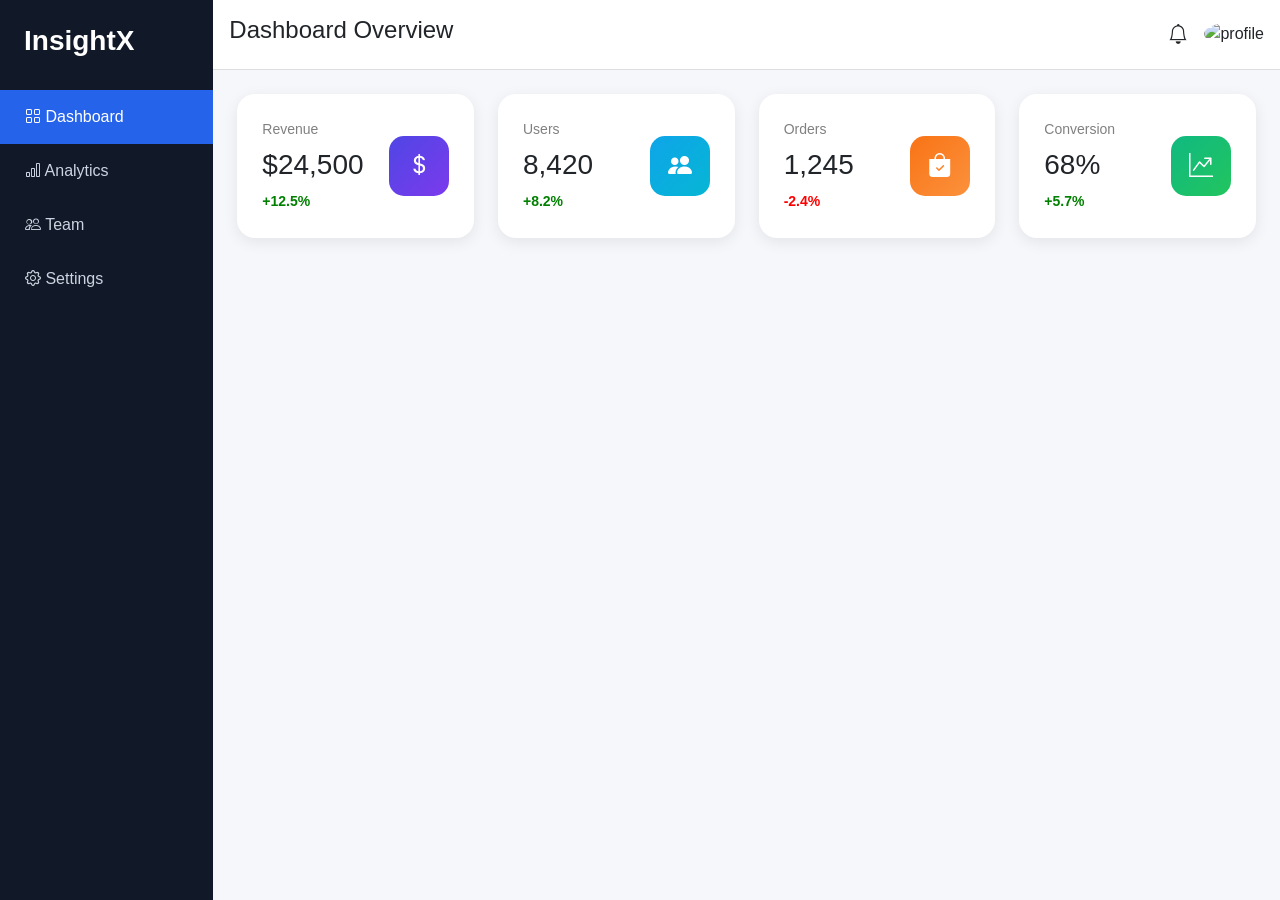
==== index.html @ 56ab5ac2 "initial commit of the day" ====
<!DOCTYPE html>
<html lang="en">
<head>
    <meta charset="UTF-8">
    <meta name="viewport" content="width=device-width, initial-scale=1.0">
    <title>InsightX Dashboard</title>

    <!-- Bootstrap CSS -->
    <link href="https://cdn.jsdelivr.net/npm/bootstrap@5.3.7/dist/css/bootstrap.min.css" rel="stylesheet">

    <!-- Bootstrap Icons -->
    <link rel="stylesheet" href="https://cdn.jsdelivr.net/npm/bootstrap-icons@1.13.1/font/bootstrap-icons.min.css">

    <!-- Custom CSS -->
    <link rel="stylesheet" href="css/style.css">
</head>
<body>

<div class="container-fluid p-0">
    <div class="row g-0">

        <!-- Sidebar -->
        <div class="col-lg-2 sidebar p-0">

            <div class="logo-section p-4">
                <h3>InsightX</h3>
            </div>

            <ul class="nav flex-column">

                <li class="nav-item">
                    <a class="nav-link active" href="#">
                        <i class="bi bi-grid"></i> Dashboard
                    </a>
                </li>

                <li class="nav-item">
                    <a class="nav-link" href="#">
                        <i class="bi bi-bar-chart"></i> Analytics
                    </a>
                </li>

                <li class="nav-item">
                    <a class="nav-link" href="#">
                        <i class="bi bi-people"></i> Team
                    </a>
                </li>

                <li class="nav-item">
                    <a class="nav-link" href="#">
                        <i class="bi bi-gear"></i> Settings
                    </a>
                </li>

            </ul>
        </div>

        <!-- Main Content -->
        <div class="col-lg-10 main-content">

            <!-- Navbar -->
            <div class="top-navbar d-flex justify-content-between align-items-center p-3">

                <h4>Dashboard Overview</h4>

                <div class="profile-section d-flex align-items-center gap-3">

                    <i class="bi bi-bell notification-icon"></i>

                    <img src="https://i.pravatar.cc/40"
                         class="rounded-circle"
                         alt="profile">

                </div>

            </div>

            <div class="container-fluid p-4">

    <div class="row g-4">

        <!-- Card 1 -->
        <div class="col-md-6 col-xl-3">
            <div class="stats-card revenue-card">

                <div class="d-flex justify-content-between align-items-center">

                    <div>
                        <p class="card-title-text">Revenue</p>
                        <h3>$24,500</h3>
                        <span class="growth positive">
                            +12.5%
                        </span>
                    </div>

                    <div class="card-icon">
                        <i class="bi bi-currency-dollar"></i>
                    </div>

                </div>

            </div>
        </div>

        <!-- Card 2 -->
        <div class="col-md-6 col-xl-3">
            <div class="stats-card users-card">

                <div class="d-flex justify-content-between align-items-center">

                    <div>
                        <p class="card-title-text">Users</p>
                        <h3>8,420</h3>
                        <span class="growth positive">
                            +8.2%
                        </span>
                    </div>

                    <div class="card-icon">
                        <i class="bi bi-people-fill"></i>
                    </div>

                </div>

            </div>
        </div>

        <!-- Card 3 -->
        <div class="col-md-6 col-xl-3">
            <div class="stats-card orders-card">

                <div class="d-flex justify-content-between align-items-center">

                    <div>
                        <p class="card-title-text">Orders</p>
                        <h3>1,245</h3>
                        <span class="growth negative">
                            -2.4%
                        </span>
                    </div>

                    <div class="card-icon">
                        <i class="bi bi-bag-check-fill"></i>
                    </div>

                </div>

            </div>
        </div>

        <!-- Card 4 -->
        <div class="col-md-6 col-xl-3">
            <div class="stats-card conversion-card">

                <div class="d-flex justify-content-between align-items-center">

                    <div>
                        <p class="card-title-text">Conversion</p>
                        <h3>68%</h3>
                        <span class="growth positive">
                            +5.7%
                        </span>
                    </div>

                    <div class="card-icon">
                        <i class="bi bi-graph-up-arrow"></i>
                    </div>

                </div>

            </div>
        </div>

    </div>

</div>
        </div>
    </div>
</div>



    <!-- Bootstrap JS -->
    <script src="https://cdn.jsdelivr.net/npm/bootstrap@5.3.7/dist/js/bootstrap.bundle.min.js"></script>

    <!-- Custom JS -->
    <script src="js/script.js"></script>

</body>
</html>
---- css/style.css ----
body{
    background-color: #f5f7fb;
    font-family: Arial, sans-serif;
}

.sidebar{
    background-color: #111827;
    min-height: 100vh;
    color: white;
}

.logo-section h3{
    font-weight: bold;
}

.nav-link{
    color: #cbd5e1;
    padding: 15px 25px;
    transition: 0.3s;
}

.nav-link:hover{
    background-color: #1e293b;
    color: white;
}

.nav-link.active{
    background-color: #2563eb;
    color: white;
}

.main-content{
    padding: 0;
}

.top-navbar{
    background-color: white;
    border-bottom: 1px solid #ddd;
}

.notification-icon{
    font-size: 20px;
    cursor: pointer;
}
.stats-card{
    background: white;
    padding: 25px;
    border-radius: 18px;
    box-shadow: 0 4px 15px rgba(0,0,0,0.08);
    transition: 0.3s;
    cursor: pointer;
}

.stats-card:hover{
    transform: translateY(-5px);
}

.card-title-text{
    color: gray;
    font-size: 14px;
    margin-bottom: 8px;
}

.card-icon{
    width: 60px;
    height: 60px;
    border-radius: 15px;
    display: flex;
    justify-content: center;
    align-items: center;
    font-size: 24px;
    color: white;
}

/* Different Card Colors */

.revenue-card .card-icon{
    background: linear-gradient(135deg, #4f46e5, #7c3aed);
}

.users-card .card-icon{
    background: linear-gradient(135deg, #0ea5e9, #06b6d4);
}

.orders-card .card-icon{
    background: linear-gradient(135deg, #f97316, #fb923c);
}

.conversion-card .card-icon{
    background: linear-gradient(135deg, #10b981, #22c55e);
}

.growth{
    font-size: 14px;
    font-weight: 600;
}

.positive{
    color: green;
}

.negative{
    color: red;
}
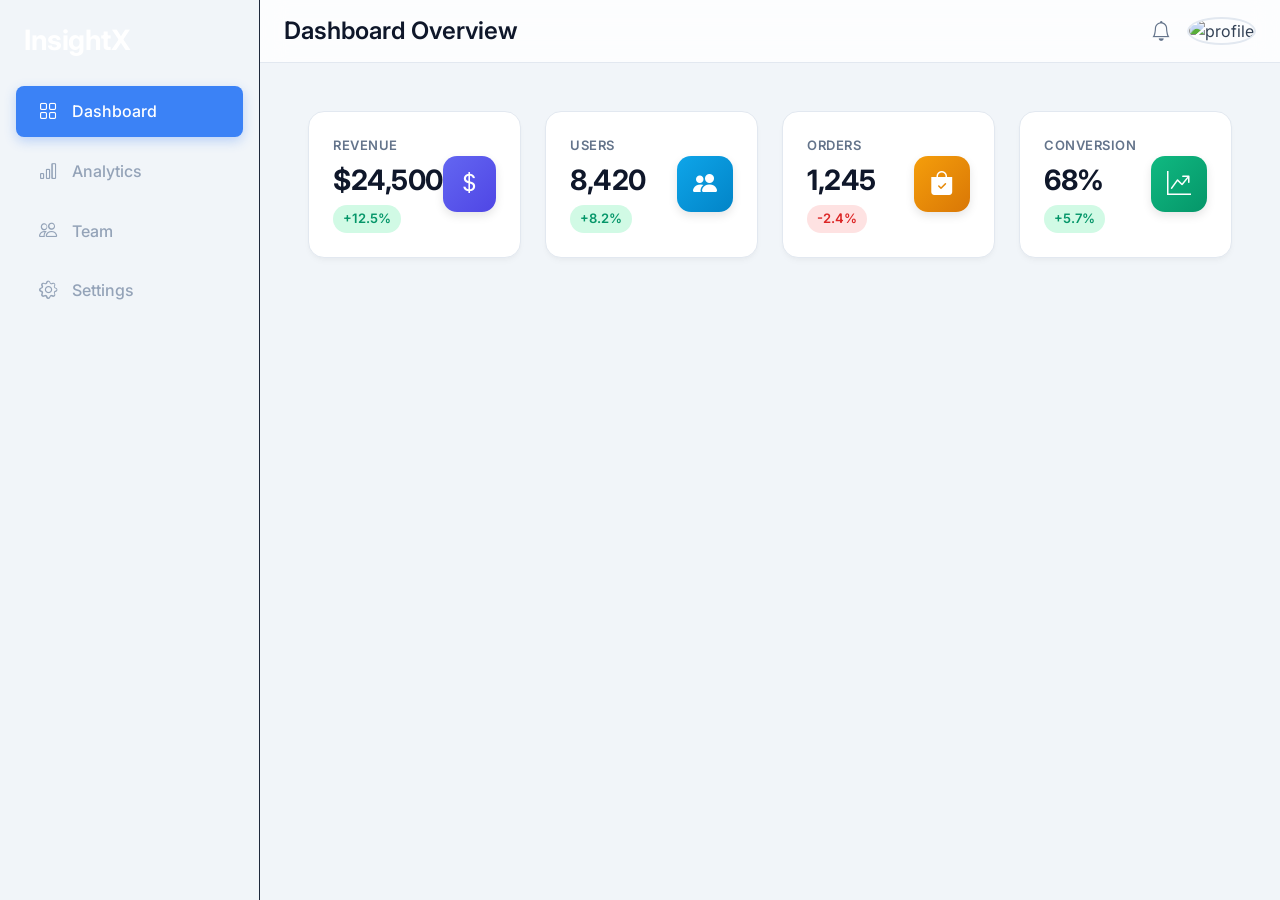
==== commit 57993838: "initial commit of the day" ====
--- a/index.html
+++ b/index.html
@@ -5,6 +5,10 @@
     <meta name="viewport" content="width=device-width, initial-scale=1.0">
     <title>InsightX Dashboard</title>
 
+    <!-- Google Fonts -->
+    <link rel="preconnect" href="https://fonts.googleapis.com">
+    <link rel="preconnect" href="https://fonts.gstatic.com" crossorigin>
+
     <!-- Bootstrap CSS -->
     <link href="https://cdn.jsdelivr.net/npm/bootstrap@5.3.7/dist/css/bootstrap.min.css" rel="stylesheet">
 
@@ -17,12 +21,18 @@
 <body>
 
 <div class="container-fluid p-0">
-    <div class="row g-0">
-
-        <!-- Sidebar -->
-        <div class="col-lg-2 sidebar p-0">
-
-            <div class="logo-section p-4">
+    <div class="d-flex w-100">
+
+        <!-- Sidebar (Offcanvas on Mobile) -->
+        <div class="sidebar-wrapper offcanvas-lg offcanvas-start p-0" tabindex="-1" id="sidebarMenu" aria-labelledby="sidebarMenuLabel">
+            
+            <div class="offcanvas-header d-lg-none border-bottom border-secondary">
+                <h5 class="offcanvas-title text-white fw-bold" id="sidebarMenuLabel">InsightX</h5>
+                <button type="button" class="btn-close btn-close-white" data-bs-dismiss="offcanvas" data-bs-target="#sidebarMenu" aria-label="Close"></button>
+            </div>
+            
+            <div class="offcanvas-body d-flex flex-column p-0">
+                <div class="logo-section p-4 d-none d-lg-block">
                 <h3>InsightX</h3>
             </div>
 
@@ -53,15 +63,21 @@
                 </li>
 
             </ul>
+            </div>
         </div>
 
         <!-- Main Content -->
-        <div class="col-lg-10 main-content">
+        <div class="main-content w-100">
 
             <!-- Navbar -->
-            <div class="top-navbar d-flex justify-content-between align-items-center p-3">
-
-                <h4>Dashboard Overview</h4>
+            <div class="top-navbar d-flex justify-content-between align-items-center p-3 px-4">
+
+                <div class="d-flex align-items-center gap-3">
+                    <button class="btn btn-light d-lg-none" type="button" data-bs-toggle="offcanvas" data-bs-target="#sidebarMenu" aria-controls="sidebarMenu">
+                        <i class="bi bi-list fs-5"></i>
+                    </button>
+                    <h4>Dashboard Overview</h4>
+                </div>
 
                 <div class="profile-section d-flex align-items-center gap-3">
 
@@ -75,7 +91,7 @@
 
             </div>
 
-            <div class="container-fluid p-4">
+            <div class="container-fluid px-4 py-4 px-lg-5 py-lg-5">
 
     <div class="row g-4">
 
--- a/css/style.css
+++ b/css/style.css
@@ -1,104 +1,190 @@
-body{
-    background-color: #f5f7fb;
-    font-family: Arial, sans-serif;
+@import url('https://fonts.googleapis.com/css2?family=Inter:wght@400;500;600;700&display=swap');
+
+body {
+    background-color: #f1f5f9;
+    font-family: 'Inter', sans-serif;
+    color: #334155;
+    overflow-x: hidden;
 }
 
-.sidebar{
-    background-color: #111827;
+/* Sidebar Layout & Aesthetics */
+.sidebar-wrapper {
+    background-color: #0f172a;
+    width: 260px;
     min-height: 100vh;
-    color: white;
+    color: #e2e8f0;
+    transition: all 0.3s ease;
+    flex-shrink: 0;
+    border-right: 1px solid #1e293b;
 }
 
-.logo-section h3{
-    font-weight: bold;
+.logo-section h3 {
+    font-weight: 700;
+    letter-spacing: -0.5px;
+    color: #ffffff;
+    margin: 0;
 }
 
-.nav-link{
-    color: #cbd5e1;
-    padding: 15px 25px;
-    transition: 0.3s;
+.nav-link {
+    color: #94a3b8;
+    padding: 12px 20px;
+    transition: all 0.2s ease-in-out;
+    display: flex;
+    align-items: center;
+    gap: 12px;
+    font-weight: 500;
+    border-radius: 8px;
+    margin: 4px 16px;
 }
 
-.nav-link:hover{
-    background-color: #1e293b;
-    color: white;
+.nav-link i {
+    font-size: 1.15rem;
+    width: 24px;
+    text-align: center;
 }
 
-.nav-link.active{
-    background-color: #2563eb;
-    color: white;
+.nav-link:hover {
+    background-color: rgba(255, 255, 255, 0.05);
+    color: #ffffff;
+    transform: translateX(4px);
 }
 
-.main-content{
-    padding: 0;
+.nav-link.active {
+    background-color: #3b82f6;
+    color: white;
+    box-shadow: 0 4px 12px rgba(59, 130, 246, 0.3);
 }
 
-.top-navbar{
-    background-color: white;
-    border-bottom: 1px solid #ddd;
+/* Main Content */
+.main-content {
+    flex-grow: 1;
+    min-width: 0;
+    display: flex;
+    flex-direction: column;
 }
 
-.notification-icon{
-    font-size: 20px;
-    cursor: pointer;
-}
-.stats-card{
-    background: white;
-    padding: 25px;
-    border-radius: 18px;
-    box-shadow: 0 4px 15px rgba(0,0,0,0.08);
-    transition: 0.3s;
-    cursor: pointer;
+.top-navbar {
+    background-color: rgba(255, 255, 255, 0.8);
+    backdrop-filter: blur(12px);
+    -webkit-backdrop-filter: blur(12px);
+    border-bottom: 1px solid #e2e8f0;
+    position: sticky;
+    top: 0;
+    z-index: 1030;
 }
 
-.stats-card:hover{
-    transform: translateY(-5px);
+.top-navbar h4 {
+    font-weight: 600;
+    color: #0f172a;
+    margin: 0;
 }
 
-.card-title-text{
-    color: gray;
-    font-size: 14px;
-    margin-bottom: 8px;
+.notification-icon {
+    font-size: 20px;
+    color: #64748b;
+    cursor: pointer;
+    transition: color 0.2s;
 }
 
-.card-icon{
-    width: 60px;
-    height: 60px;
-    border-radius: 15px;
+.notification-icon:hover {
+    color: #0f172a;
+}
+
+.profile-section img {
+    border: 2px solid #e2e8f0;
+    cursor: pointer;
+    transition: transform 0.2s;
+}
+
+.profile-section img:hover {
+    transform: scale(1.05);
+}
+
+/* Statistics Cards (Glassmorphism & Shadows) */
+.stats-card {
+    background: #ffffff;
+    padding: 24px;
+    border-radius: 16px;
+    border: 1px solid #e2e8f0;
+    box-shadow: 0 4px 6px -1px rgba(0,0,0,0.03), 0 2px 4px -1px rgba(0,0,0,0.02);
+    transition: all 0.3s cubic-bezier(0.4, 0, 0.2, 1);
+    cursor: pointer;
+    height: 100%;
+}
+
+.stats-card:hover {
+    transform: translateY(-4px);
+    box-shadow: 0 12px 20px -3px rgba(0,0,0,0.08), 0 4px 6px -2px rgba(0,0,0,0.04);
+    border-color: #cbd5e1;
+}
+
+.card-title-text {
+    color: #64748b;
+    font-size: 13px;
+    font-weight: 600;
+    margin-bottom: 8px;
+    text-transform: uppercase;
+    letter-spacing: 0.5px;
+}
+
+.stats-card h3 {
+    font-weight: 700;
+    color: #0f172a;
+    margin-bottom: 8px;
+    font-size: 28px;
+    letter-spacing: -0.5px;
+}
+
+.card-icon {
+    width: 56px;
+    height: 56px;
+    border-radius: 14px;
     display: flex;
     justify-content: center;
     align-items: center;
     font-size: 24px;
     color: white;
+    box-shadow: 0 4px 10px rgba(0,0,0,0.1);
 }
 
-/* Different Card Colors */
-
-.revenue-card .card-icon{
-    background: linear-gradient(135deg, #4f46e5, #7c3aed);
+/* Different Card Colors with Premium Gradients */
+.revenue-card .card-icon {
+    background: linear-gradient(135deg, #6366f1, #4f46e5);
 }
 
-.users-card .card-icon{
-    background: linear-gradient(135deg, #0ea5e9, #06b6d4);
+.users-card .card-icon {
+    background: linear-gradient(135deg, #0ea5e9, #0284c7);
 }
 
-.orders-card .card-icon{
-    background: linear-gradient(135deg, #f97316, #fb923c);
+.orders-card .card-icon {
+    background: linear-gradient(135deg, #f59e0b, #d97706);
 }
 
-.conversion-card .card-icon{
-    background: linear-gradient(135deg, #10b981, #22c55e);
+.conversion-card .card-icon {
+    background: linear-gradient(135deg, #10b981, #059669);
 }
 
-.growth{
-    font-size: 14px;
+.growth {
+    font-size: 13px;
     font-weight: 600;
+    display: inline-flex;
+    align-items: center;
+    gap: 4px;
+    padding: 4px 10px;
+    border-radius: 20px;
 }
 
-.positive{
-    color: green;
+.positive {
+    color: #059669;
+    background: #d1fae5;
 }
 
-.negative{
-    color: red;
+.negative {
+    color: #dc2626;
+    background: #fee2e2;
+}
+
+/* Customizing Bootstrap Offcanvas for Sidebar */
+.offcanvas-lg {
+    background-color: #0f172a;
 }
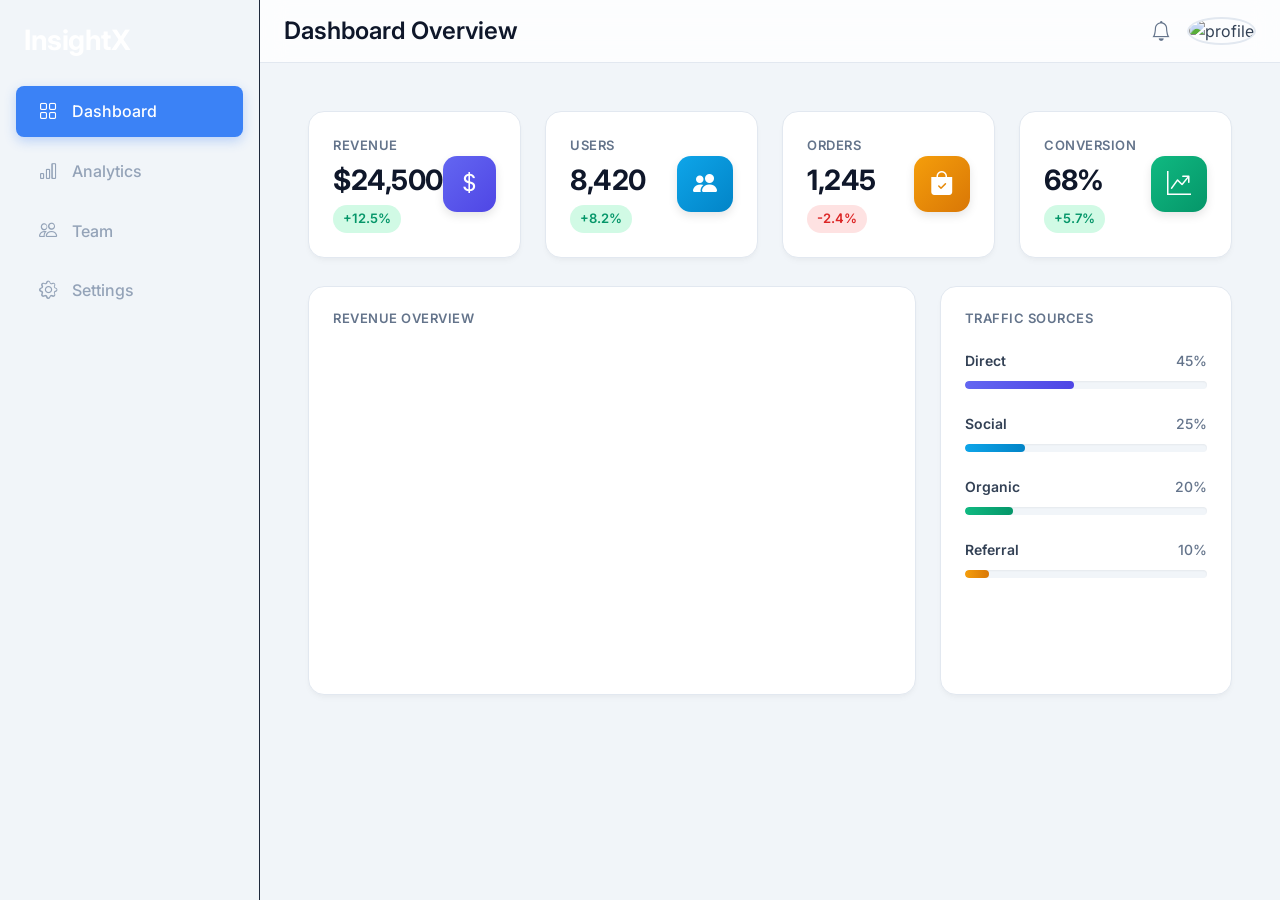
==== commit 5a193ea5: "initial commit of the day" ====
--- a/index.html
+++ b/index.html
@@ -189,6 +189,69 @@
 
     </div>
 
+    <!-- Analytics Section -->
+    <div class="row g-4 mt-1">
+        
+        <!-- Revenue Chart -->
+        <div class="col-xl-8 col-lg-7">
+            <div class="stats-card dashboard-chart-card">
+                <h5 class="card-title-text mb-4">Revenue Overview</h5>
+                <div class="chart-container w-100">
+                    <canvas id="revenueChart"></canvas>
+                </div>
+            </div>
+        </div>
+
+        <!-- Traffic Sources -->
+        <div class="col-xl-4 col-lg-5">
+            <div class="stats-card traffic-card">
+                <h5 class="card-title-text mb-4">Traffic Sources</h5>
+                
+                <div class="traffic-item">
+                    <div class="traffic-header">
+                        <span>Direct</span>
+                        <span>45%</span>
+                    </div>
+                    <div class="progress-bar-container">
+                        <div class="progress-bar-fill bg-direct" style="width: 45%"></div>
+                    </div>
+                </div>
+
+                <div class="traffic-item">
+                    <div class="traffic-header">
+                        <span>Social</span>
+                        <span>25%</span>
+                    </div>
+                    <div class="progress-bar-container">
+                        <div class="progress-bar-fill bg-social" style="width: 25%"></div>
+                    </div>
+                </div>
+
+                <div class="traffic-item">
+                    <div class="traffic-header">
+                        <span>Organic</span>
+                        <span>20%</span>
+                    </div>
+                    <div class="progress-bar-container">
+                        <div class="progress-bar-fill bg-organic" style="width: 20%"></div>
+                    </div>
+                </div>
+
+                <div class="traffic-item">
+                    <div class="traffic-header">
+                        <span>Referral</span>
+                        <span>10%</span>
+                    </div>
+                    <div class="progress-bar-container">
+                        <div class="progress-bar-fill bg-referral" style="width: 10%"></div>
+                    </div>
+                </div>
+                
+            </div>
+        </div>
+
+    </div>
+
 </div>
         </div>
     </div>
@@ -199,6 +262,9 @@
     <!-- Bootstrap JS -->
     <script src="https://cdn.jsdelivr.net/npm/bootstrap@5.3.7/dist/js/bootstrap.bundle.min.js"></script>
 
+    <!-- Chart.js -->
+    <script src="https://cdn.jsdelivr.net/npm/chart.js"></script>
+
     <!-- Custom JS -->
     <script src="js/script.js"></script>
 
--- a/css/style.css
+++ b/css/style.css
@@ -187,4 +187,64 @@
 /* Customizing Bootstrap Offcanvas for Sidebar */
 .offcanvas-lg {
     background-color: #0f172a;
-}+}
+
+/* Dashboard Chart Card */
+.dashboard-chart-card {
+    display: flex;
+    flex-direction: column;
+}
+
+.chart-container {
+    flex-grow: 1;
+    min-height: 320px;
+    position: relative;
+}
+
+/* Traffic Sources */
+.traffic-card {
+    display: flex;
+    flex-direction: column;
+}
+
+.traffic-item {
+    margin-bottom: 24px;
+}
+
+.traffic-item:last-child {
+    margin-bottom: 0;
+}
+
+.traffic-header {
+    display: flex;
+    justify-content: space-between;
+    align-items: center;
+    margin-bottom: 10px;
+    font-size: 14px;
+    font-weight: 600;
+    color: #334155;
+}
+
+.traffic-header span:last-child {
+    color: #64748b;
+    font-weight: 500;
+}
+
+.progress-bar-container {
+    height: 8px;
+    background-color: #f1f5f9;
+    border-radius: 10px;
+    overflow: hidden;
+    box-shadow: inset 0 1px 2px rgba(0,0,0,0.05);
+}
+
+.progress-bar-fill {
+    height: 100%;
+    border-radius: 10px;
+    transition: width 1.2s ease-in-out;
+}
+
+.bg-direct { background: linear-gradient(90deg, #6366f1, #4f46e5); }
+.bg-social { background: linear-gradient(90deg, #0ea5e9, #0284c7); }
+.bg-organic { background: linear-gradient(90deg, #10b981, #059669); }
+.bg-referral { background: linear-gradient(90deg, #f59e0b, #d97706); }
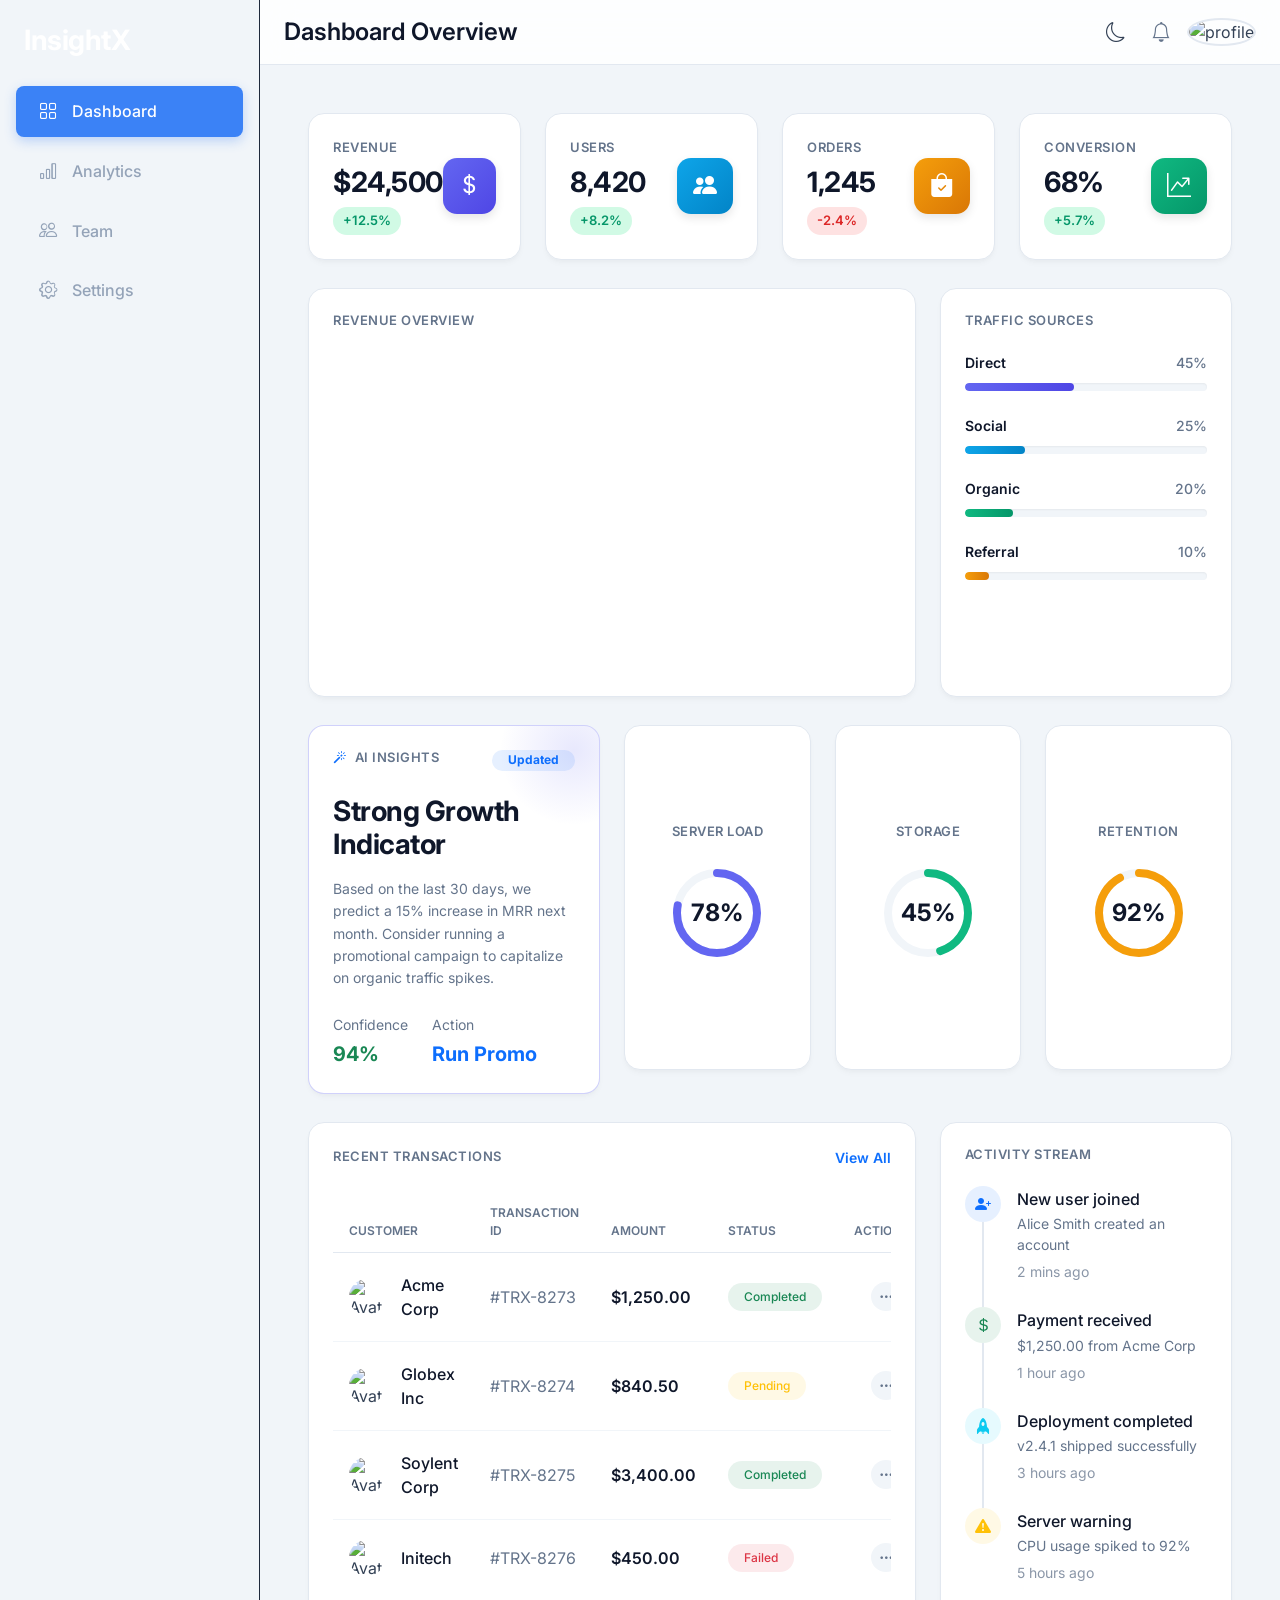
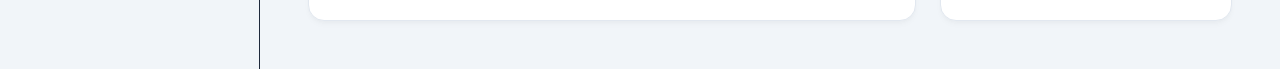
==== commit 40314431: "initial commit of the day" ====
--- a/index.html
+++ b/index.html
@@ -80,6 +80,10 @@
                 </div>
 
                 <div class="profile-section d-flex align-items-center gap-3">
+
+                    <button id="themeToggle" class="btn btn-link text-decoration-none p-0 me-2" aria-label="Toggle Theme">
+                        <i class="bi bi-moon fs-5 theme-icon"></i>
+                    </button>
 
                     <i class="bi bi-bell notification-icon"></i>
 
@@ -252,6 +256,231 @@
 
     </div>
 
+    <!-- Advanced Analytics Row -->
+    <div class="row g-4 mt-1">
+        
+        <!-- AI Insights -->
+        <div class="col-xl-4 col-lg-5">
+            <div class="stats-card ai-card position-relative overflow-hidden h-100">
+                <div class="ai-glow-bg"></div>
+                <div class="d-flex justify-content-between align-items-start mb-4 position-relative">
+                    <h5 class="card-title-text mb-0"><i class="bi bi-magic text-primary me-2"></i>AI Insights</h5>
+                    <span class="badge bg-primary bg-opacity-10 text-primary rounded-pill px-3">Updated</span>
+                </div>
+                <div class="position-relative">
+                    <h3 class="mb-3 text-main">Strong Growth Indicator</h3>
+                    <p class="text-muted small mb-4 line-height-base">Based on the last 30 days, we predict a 15% increase in MRR next month. Consider running a promotional campaign to capitalize on organic traffic spikes.</p>
+                    <div class="ai-metrics d-flex gap-4">
+                        <div class="ai-metric-item">
+                            <span class="d-block text-muted small mb-1">Confidence</span>
+                            <span class="fw-bold text-success fs-5">94%</span>
+                        </div>
+                        <div class="ai-metric-item">
+                            <span class="d-block text-muted small mb-1">Action</span>
+                            <span class="fw-bold text-primary fs-5">Run Promo</span>
+                        </div>
+                    </div>
+                </div>
+            </div>
+        </div>
+
+        <!-- Circular Analytics Widgets -->
+        <div class="col-xl-8 col-lg-7">
+            <div class="row g-4 h-100">
+                <!-- Circle 1: Server Usage -->
+                <div class="col-md-4">
+                    <div class="stats-card text-center d-flex flex-column justify-content-center align-items-center h-100 py-4">
+                        <h6 class="card-title-text mb-4">Server Load</h6>
+                        <div class="circle-progress position-relative mb-2" style="--val: 78; --circle-color: #6366f1;">
+                            <svg viewBox="0 0 100 100">
+                                <circle class="circle-bg" cx="50" cy="50" r="40"></circle>
+                                <circle class="circle-fill" cx="50" cy="50" r="40"></circle>
+                            </svg>
+                            <div class="circle-content position-absolute top-50 start-50 translate-middle">
+                                <span class="fs-4 fw-bold text-main">78%</span>
+                            </div>
+                        </div>
+                    </div>
+                </div>
+                
+                <!-- Circle 2: Storage -->
+                <div class="col-md-4">
+                    <div class="stats-card text-center d-flex flex-column justify-content-center align-items-center h-100 py-4">
+                        <h6 class="card-title-text mb-4">Storage</h6>
+                        <div class="circle-progress position-relative mb-2" style="--val: 45; --circle-color: #10b981;">
+                            <svg viewBox="0 0 100 100">
+                                <circle class="circle-bg" cx="50" cy="50" r="40"></circle>
+                                <circle class="circle-fill" cx="50" cy="50" r="40"></circle>
+                            </svg>
+                            <div class="circle-content position-absolute top-50 start-50 translate-middle">
+                                <span class="fs-4 fw-bold text-main">45%</span>
+                            </div>
+                        </div>
+                    </div>
+                </div>
+
+                <!-- Circle 3: Retention -->
+                <div class="col-md-4">
+                    <div class="stats-card text-center d-flex flex-column justify-content-center align-items-center h-100 py-4">
+                        <h6 class="card-title-text mb-4">Retention</h6>
+                        <div class="circle-progress position-relative mb-2" style="--val: 92; --circle-color: #f59e0b;">
+                            <svg viewBox="0 0 100 100">
+                                <circle class="circle-bg" cx="50" cy="50" r="40"></circle>
+                                <circle class="circle-fill" cx="50" cy="50" r="40"></circle>
+                            </svg>
+                            <div class="circle-content position-absolute top-50 start-50 translate-middle">
+                                <span class="fs-4 fw-bold text-main">92%</span>
+                            </div>
+                        </div>
+                    </div>
+                </div>
+            </div>
+        </div>
+
+    </div>
+
+    <!-- Tables & Timeline Section -->
+    <div class="row g-4 mt-1">
+        
+        <!-- Recent Transactions -->
+        <div class="col-xl-8 col-lg-7">
+            <div class="stats-card table-card h-100">
+                <div class="d-flex justify-content-between align-items-center mb-4">
+                    <h5 class="card-title-text mb-0">Recent Transactions</h5>
+                    <a href="#" class="text-decoration-none text-primary small fw-semibold">View All</a>
+                </div>
+                <div class="table-responsive">
+                    <table class="table custom-table align-middle mb-0">
+                        <thead>
+                            <tr>
+                                <th>Customer</th>
+                                <th>Transaction ID</th>
+                                <th>Amount</th>
+                                <th>Status</th>
+                                <th class="text-end">Action</th>
+                            </tr>
+                        </thead>
+                        <tbody>
+                            <tr>
+                                <td>
+                                    <div class="d-flex align-items-center gap-3 py-2">
+                                        <img src="https://i.pravatar.cc/40?img=11" class="rounded-circle" width="36" height="36" alt="Avatar">
+                                        <span class="fw-medium text-main">Acme Corp</span>
+                                    </div>
+                                </td>
+                                <td class="text-muted">#TRX-8273</td>
+                                <td class="fw-semibold text-main">$1,250.00</td>
+                                <td><span class="badge bg-success bg-opacity-10 text-success rounded-pill px-3 py-2 fw-medium">Completed</span></td>
+                                <td class="text-end">
+                                    <button class="btn btn-sm btn-action rounded-circle"><i class="bi bi-three-dots"></i></button>
+                                </td>
+                            </tr>
+                            <tr>
+                                <td>
+                                    <div class="d-flex align-items-center gap-3 py-2">
+                                        <img src="https://i.pravatar.cc/40?img=12" class="rounded-circle" width="36" height="36" alt="Avatar">
+                                        <span class="fw-medium text-main">Globex Inc</span>
+                                    </div>
+                                </td>
+                                <td class="text-muted">#TRX-8274</td>
+                                <td class="fw-semibold text-main">$840.50</td>
+                                <td><span class="badge bg-warning bg-opacity-10 text-warning rounded-pill px-3 py-2 fw-medium">Pending</span></td>
+                                <td class="text-end">
+                                    <button class="btn btn-sm btn-action rounded-circle"><i class="bi bi-three-dots"></i></button>
+                                </td>
+                            </tr>
+                            <tr>
+                                <td>
+                                    <div class="d-flex align-items-center gap-3 py-2">
+                                        <img src="https://i.pravatar.cc/40?img=13" class="rounded-circle" width="36" height="36" alt="Avatar">
+                                        <span class="fw-medium text-main">Soylent Corp</span>
+                                    </div>
+                                </td>
+                                <td class="text-muted">#TRX-8275</td>
+                                <td class="fw-semibold text-main">$3,400.00</td>
+                                <td><span class="badge bg-success bg-opacity-10 text-success rounded-pill px-3 py-2 fw-medium">Completed</span></td>
+                                <td class="text-end">
+                                    <button class="btn btn-sm btn-action rounded-circle"><i class="bi bi-three-dots"></i></button>
+                                </td>
+                            </tr>
+                            <tr>
+                                <td>
+                                    <div class="d-flex align-items-center gap-3 py-2">
+                                        <img src="https://i.pravatar.cc/40?img=14" class="rounded-circle" width="36" height="36" alt="Avatar">
+                                        <span class="fw-medium text-main">Initech</span>
+                                    </div>
+                                </td>
+                                <td class="text-muted">#TRX-8276</td>
+                                <td class="fw-semibold text-main">$450.00</td>
+                                <td><span class="badge bg-danger bg-opacity-10 text-danger rounded-pill px-3 py-2 fw-medium">Failed</span></td>
+                                <td class="text-end">
+                                    <button class="btn btn-sm btn-action rounded-circle"><i class="bi bi-three-dots"></i></button>
+                                </td>
+                            </tr>
+                        </tbody>
+                    </table>
+                </div>
+            </div>
+        </div>
+
+        <!-- Activity Timeline -->
+        <div class="col-xl-4 col-lg-5">
+            <div class="stats-card h-100">
+                <h5 class="card-title-text mb-4">Activity Stream</h5>
+                
+                <div class="timeline mt-4">
+                    <div class="timeline-item d-flex gap-3 position-relative pb-4">
+                        <div class="timeline-line"></div>
+                        <div class="timeline-icon bg-primary bg-opacity-10 text-primary rounded-circle d-flex align-items-center justify-content-center z-1" style="width: 36px; height: 36px; flex-shrink: 0;">
+                            <i class="bi bi-person-plus-fill"></i>
+                        </div>
+                        <div class="timeline-content pt-1">
+                            <h6 class="mb-1 text-main fs-6">New user joined</h6>
+                            <p class="text-muted small mb-1">Alice Smith created an account</p>
+                            <span class="small text-muted opacity-75">2 mins ago</span>
+                        </div>
+                    </div>
+                    
+                    <div class="timeline-item d-flex gap-3 position-relative pb-4">
+                        <div class="timeline-line"></div>
+                        <div class="timeline-icon bg-success bg-opacity-10 text-success rounded-circle d-flex align-items-center justify-content-center z-1" style="width: 36px; height: 36px; flex-shrink: 0;">
+                            <i class="bi bi-currency-dollar"></i>
+                        </div>
+                        <div class="timeline-content pt-1">
+                            <h6 class="mb-1 text-main fs-6">Payment received</h6>
+                            <p class="text-muted small mb-1">$1,250.00 from Acme Corp</p>
+                            <span class="small text-muted opacity-75">1 hour ago</span>
+                        </div>
+                    </div>
+                    
+                    <div class="timeline-item d-flex gap-3 position-relative pb-4">
+                        <div class="timeline-line"></div>
+                        <div class="timeline-icon bg-info bg-opacity-10 text-info rounded-circle d-flex align-items-center justify-content-center z-1" style="width: 36px; height: 36px; flex-shrink: 0;">
+                            <i class="bi bi-rocket-fill"></i>
+                        </div>
+                        <div class="timeline-content pt-1">
+                            <h6 class="mb-1 text-main fs-6">Deployment completed</h6>
+                            <p class="text-muted small mb-1">v2.4.1 shipped successfully</p>
+                            <span class="small text-muted opacity-75">3 hours ago</span>
+                        </div>
+                    </div>
+                    
+                    <div class="timeline-item d-flex gap-3 position-relative">
+                        <div class="timeline-icon bg-warning bg-opacity-10 text-warning rounded-circle d-flex align-items-center justify-content-center z-1" style="width: 36px; height: 36px; flex-shrink: 0;">
+                            <i class="bi bi-exclamation-triangle-fill"></i>
+                        </div>
+                        <div class="timeline-content pt-1">
+                            <h6 class="mb-1 text-main fs-6">Server warning</h6>
+                            <p class="text-muted small mb-1">CPU usage spiked to 92%</p>
+                            <span class="small text-muted opacity-75">5 hours ago</span>
+                        </div>
+                    </div>
+                </div>
+            </div>
+        </div>
+
+    </div>
+
 </div>
         </div>
     </div>
--- a/css/style.css
+++ b/css/style.css
@@ -1,21 +1,89 @@
 @import url('https://fonts.googleapis.com/css2?family=Inter:wght@400;500;600;700&display=swap');
 
+:root {
+    --bg-color: #f1f5f9;
+    --text-color: #334155;
+    --text-main: #0f172a;
+    --text-muted: #64748b;
+    --card-bg: #ffffff;
+    --card-border: #e2e8f0;
+    --sidebar-bg: #0f172a;
+    --sidebar-border: #1e293b;
+    --sidebar-text: #e2e8f0;
+    --sidebar-text-muted: #94a3b8;
+    --sidebar-hover-bg: rgba(255, 255, 255, 0.05);
+    --navbar-bg: rgba(255, 255, 255, 0.85);
+    --navbar-border: #e2e8f0;
+    --shadow-sm: 0 4px 6px -1px rgba(0,0,0,0.03), 0 2px 4px -1px rgba(0,0,0,0.02);
+    --shadow-md: 0 12px 20px -3px rgba(0,0,0,0.08), 0 4px 6px -2px rgba(0,0,0,0.04);
+    --progress-bg: #f1f5f9;
+    --table-border: #f1f5f9;
+    --table-hover: #f8fafc;
+    --timeline-line: #e2e8f0;
+    --glass-highlight: rgba(255, 255, 255, 0.5);
+    --btn-action-bg: #f1f5f9;
+    --btn-action-hover: #e2e8f0;
+    --chart-grid: #e2e8f0;
+    --theme-icon: #334155;
+}
+
+[data-theme="dark"] {
+    --bg-color: #0b0f19;
+    --text-color: #94a3b8;
+    --text-main: #f8fafc;
+    --text-muted: #64748b;
+    --card-bg: #111827;
+    --card-border: #1f2937;
+    --sidebar-bg: #0b0f19;
+    --sidebar-border: #1f2937;
+    --sidebar-text: #f8fafc;
+    --sidebar-text-muted: #94a3b8;
+    --sidebar-hover-bg: rgba(255, 255, 255, 0.05);
+    --navbar-bg: rgba(17, 24, 39, 0.85);
+    --navbar-border: #1f2937;
+    --shadow-sm: 0 4px 6px -1px rgba(0,0,0,0.3), 0 2px 4px -1px rgba(0,0,0,0.2);
+    --shadow-md: 0 12px 20px -3px rgba(0,0,0,0.4), 0 4px 6px -2px rgba(0,0,0,0.25);
+    --progress-bg: #1f2937;
+    --table-border: #1f2937;
+    --table-hover: #1e293b;
+    --timeline-line: #1f2937;
+    --glass-highlight: rgba(255, 255, 255, 0.02);
+    --btn-action-bg: #1f2937;
+    --btn-action-hover: #374151;
+    --chart-grid: #1f2937;
+    --theme-icon: #f8fafc;
+}
+
 body {
-    background-color: #f1f5f9;
+    background-color: var(--bg-color);
     font-family: 'Inter', sans-serif;
-    color: #334155;
+    color: var(--text-color);
     overflow-x: hidden;
+    transition: background-color 0.3s ease, color 0.3s ease;
+}
+
+.text-main {
+    color: var(--text-main) !important;
+}
+
+.text-muted {
+    color: var(--text-muted) !important;
+}
+
+.theme-icon {
+    color: var(--theme-icon);
+    transition: color 0.3s ease;
 }
 
 /* Sidebar Layout & Aesthetics */
 .sidebar-wrapper {
-    background-color: #0f172a;
+    background-color: var(--sidebar-bg);
     width: 260px;
     min-height: 100vh;
-    color: #e2e8f0;
+    color: var(--sidebar-text);
     transition: all 0.3s ease;
     flex-shrink: 0;
-    border-right: 1px solid #1e293b;
+    border-right: 1px solid var(--sidebar-border);
 }
 
 .logo-section h3 {
@@ -26,7 +94,7 @@
 }
 
 .nav-link {
-    color: #94a3b8;
+    color: var(--sidebar-text-muted);
     padding: 12px 20px;
     transition: all 0.2s ease-in-out;
     display: flex;
@@ -44,7 +112,7 @@
 }
 
 .nav-link:hover {
-    background-color: rgba(255, 255, 255, 0.05);
+    background-color: var(--sidebar-hover-bg);
     color: #ffffff;
     transform: translateX(4px);
 }
@@ -64,34 +132,35 @@
 }
 
 .top-navbar {
-    background-color: rgba(255, 255, 255, 0.8);
-    backdrop-filter: blur(12px);
-    -webkit-backdrop-filter: blur(12px);
-    border-bottom: 1px solid #e2e8f0;
+    background-color: var(--navbar-bg);
+    backdrop-filter: blur(16px);
+    -webkit-backdrop-filter: blur(16px);
+    border-bottom: 1px solid var(--navbar-border);
     position: sticky;
     top: 0;
     z-index: 1030;
+    transition: background-color 0.3s ease, border-color 0.3s ease;
 }
 
 .top-navbar h4 {
     font-weight: 600;
-    color: #0f172a;
+    color: var(--text-main);
     margin: 0;
 }
 
 .notification-icon {
     font-size: 20px;
-    color: #64748b;
+    color: var(--text-muted);
     cursor: pointer;
     transition: color 0.2s;
 }
 
 .notification-icon:hover {
-    color: #0f172a;
+    color: var(--text-main);
 }
 
 .profile-section img {
-    border: 2px solid #e2e8f0;
+    border: 2px solid var(--card-border);
     cursor: pointer;
     transition: transform 0.2s;
 }
@@ -102,11 +171,11 @@
 
 /* Statistics Cards (Glassmorphism & Shadows) */
 .stats-card {
-    background: #ffffff;
+    background: var(--card-bg);
     padding: 24px;
     border-radius: 16px;
-    border: 1px solid #e2e8f0;
-    box-shadow: 0 4px 6px -1px rgba(0,0,0,0.03), 0 2px 4px -1px rgba(0,0,0,0.02);
+    border: 1px solid var(--card-border);
+    box-shadow: var(--shadow-sm);
     transition: all 0.3s cubic-bezier(0.4, 0, 0.2, 1);
     cursor: pointer;
     height: 100%;
@@ -114,12 +183,12 @@
 
 .stats-card:hover {
     transform: translateY(-4px);
-    box-shadow: 0 12px 20px -3px rgba(0,0,0,0.08), 0 4px 6px -2px rgba(0,0,0,0.04);
-    border-color: #cbd5e1;
+    box-shadow: var(--shadow-md);
+    border-color: var(--text-muted);
 }
 
 .card-title-text {
-    color: #64748b;
+    color: var(--text-muted);
     font-size: 13px;
     font-weight: 600;
     margin-bottom: 8px;
@@ -129,7 +198,7 @@
 
 .stats-card h3 {
     font-weight: 700;
-    color: #0f172a;
+    color: var(--text-main);
     margin-bottom: 8px;
     font-size: 28px;
     letter-spacing: -0.5px;
@@ -148,21 +217,10 @@
 }
 
 /* Different Card Colors with Premium Gradients */
-.revenue-card .card-icon {
-    background: linear-gradient(135deg, #6366f1, #4f46e5);
-}
-
-.users-card .card-icon {
-    background: linear-gradient(135deg, #0ea5e9, #0284c7);
-}
-
-.orders-card .card-icon {
-    background: linear-gradient(135deg, #f59e0b, #d97706);
-}
-
-.conversion-card .card-icon {
-    background: linear-gradient(135deg, #10b981, #059669);
-}
+.revenue-card .card-icon { background: linear-gradient(135deg, #6366f1, #4f46e5); }
+.users-card .card-icon { background: linear-gradient(135deg, #0ea5e9, #0284c7); }
+.orders-card .card-icon { background: linear-gradient(135deg, #f59e0b, #d97706); }
+.conversion-card .card-icon { background: linear-gradient(135deg, #10b981, #059669); }
 
 .growth {
     font-size: 13px;
@@ -174,19 +232,15 @@
     border-radius: 20px;
 }
 
-.positive {
-    color: #059669;
-    background: #d1fae5;
-}
-
-.negative {
-    color: #dc2626;
-    background: #fee2e2;
-}
+.positive { color: #059669; background: #d1fae5; }
+.negative { color: #dc2626; background: #fee2e2; }
+
+[data-theme="dark"] .positive { color: #34d399; background: rgba(5, 150, 105, 0.2); }
+[data-theme="dark"] .negative { color: #f87171; background: rgba(220, 38, 38, 0.2); }
 
 /* Customizing Bootstrap Offcanvas for Sidebar */
 .offcanvas-lg {
-    background-color: #0f172a;
+    background-color: var(--sidebar-bg);
 }
 
 /* Dashboard Chart Card */
@@ -207,13 +261,8 @@
     flex-direction: column;
 }
 
-.traffic-item {
-    margin-bottom: 24px;
-}
-
-.traffic-item:last-child {
-    margin-bottom: 0;
-}
+.traffic-item { margin-bottom: 24px; }
+.traffic-item:last-child { margin-bottom: 0; }
 
 .traffic-header {
     display: flex;
@@ -222,17 +271,17 @@
     margin-bottom: 10px;
     font-size: 14px;
     font-weight: 600;
-    color: #334155;
+    color: var(--text-main);
 }
 
 .traffic-header span:last-child {
-    color: #64748b;
+    color: var(--text-muted);
     font-weight: 500;
 }
 
 .progress-bar-container {
     height: 8px;
-    background-color: #f1f5f9;
+    background-color: var(--progress-bg);
     border-radius: 10px;
     overflow: hidden;
     box-shadow: inset 0 1px 2px rgba(0,0,0,0.05);
@@ -247,4 +296,97 @@
 .bg-direct { background: linear-gradient(90deg, #6366f1, #4f46e5); }
 .bg-social { background: linear-gradient(90deg, #0ea5e9, #0284c7); }
 .bg-organic { background: linear-gradient(90deg, #10b981, #059669); }
-.bg-referral { background: linear-gradient(90deg, #f59e0b, #d97706); }+.bg-referral { background: linear-gradient(90deg, #f59e0b, #d97706); }
+
+/* AI Insights Widget */
+.ai-card {
+    border-color: rgba(99, 102, 241, 0.3);
+}
+.ai-glow-bg {
+    position: absolute;
+    top: -50px;
+    right: -50px;
+    width: 150px;
+    height: 150px;
+    background: radial-gradient(circle, rgba(99, 102, 241, 0.15) 0%, rgba(255,255,255,0) 70%);
+    border-radius: 50%;
+    z-index: 0;
+    pointer-events: none;
+}
+.line-height-base {
+    line-height: 1.6;
+}
+
+/* Circular Analytics */
+.circle-progress {
+    width: 100px;
+    height: 100px;
+}
+.circle-progress svg {
+    width: 100%;
+    height: 100%;
+    transform: rotate(-90deg);
+}
+.circle-bg {
+    fill: none;
+    stroke: var(--progress-bg);
+    stroke-width: 8;
+}
+.circle-fill {
+    fill: none;
+    stroke: var(--circle-color);
+    stroke-width: 8;
+    stroke-linecap: round;
+    stroke-dasharray: 251.2;
+    stroke-dashoffset: calc(251.2 - (251.2 * var(--val)) / 100);
+    transition: stroke-dashoffset 1.5s ease-in-out;
+}
+
+/* Recent Transactions Table */
+.custom-table th {
+    font-size: 12px;
+    text-transform: uppercase;
+    font-weight: 600;
+    color: var(--text-muted);
+    border-bottom: 1px solid var(--card-border);
+    padding: 12px 16px;
+    background: transparent;
+}
+.custom-table td {
+    padding: 12px 16px;
+    border-bottom: 1px solid var(--table-border);
+    background: transparent;
+    color: var(--text-color);
+}
+.custom-table tr:last-child td {
+    border-bottom: none;
+}
+.custom-table tbody tr {
+    transition: background-color 0.2s;
+}
+.custom-table tbody tr:hover {
+    background-color: var(--table-hover);
+}
+.btn-action {
+    background-color: var(--btn-action-bg);
+    color: var(--text-muted);
+    border: none;
+}
+.btn-action:hover {
+    background-color: var(--btn-action-hover);
+    color: var(--text-main);
+}
+
+/* Activity Timeline */
+.timeline-line {
+    position: absolute;
+    left: 17px;
+    top: 36px;
+    bottom: 0;
+    width: 2px;
+    background-color: var(--timeline-line);
+    z-index: 0;
+}
+.timeline-item:last-child .timeline-line {
+    display: none;
+}
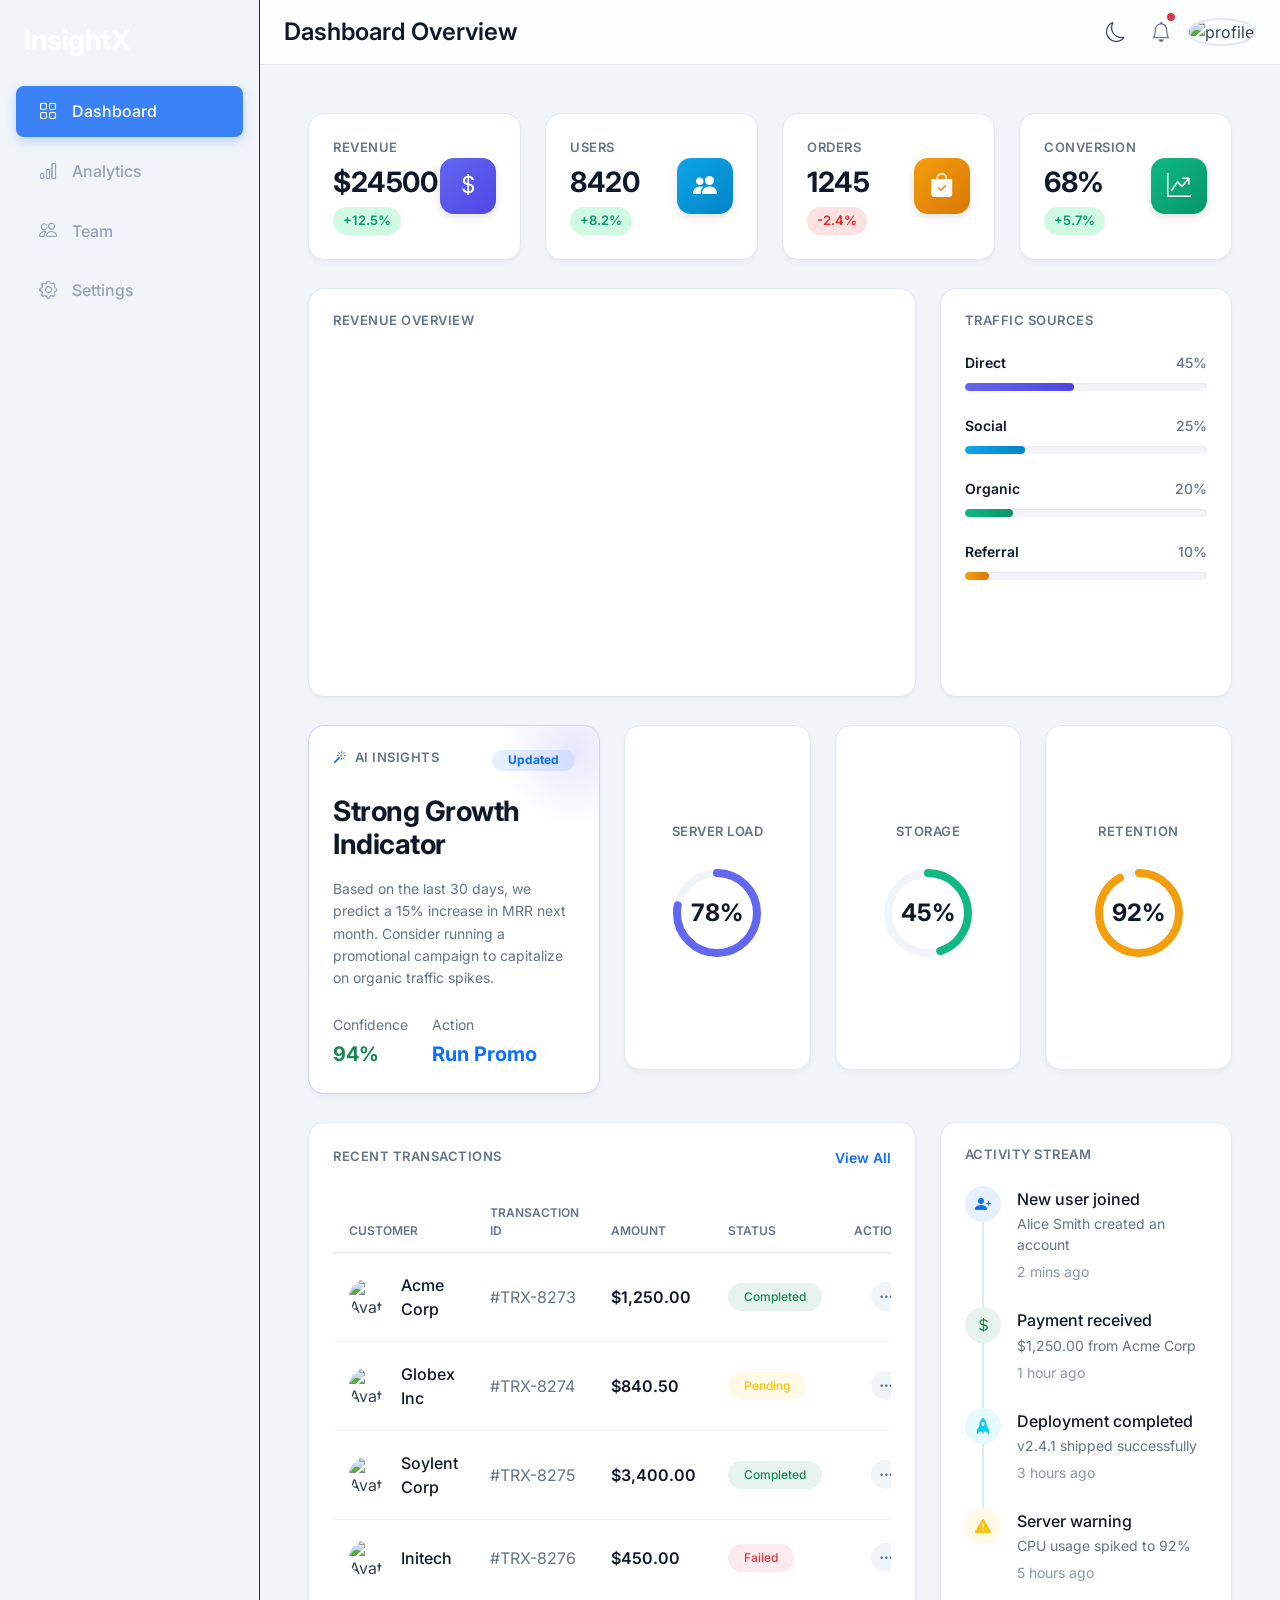
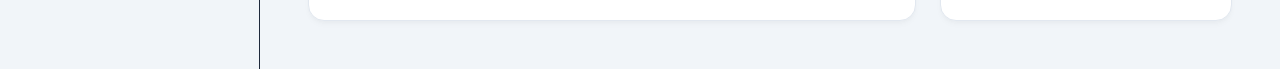
==== commit 97ddce24: "initial commit of the day" ====
--- a/index.html
+++ b/index.html
@@ -36,33 +36,33 @@
                 <h3>InsightX</h3>
             </div>
 
-            <ul class="nav flex-column">
-
-                <li class="nav-item">
-                    <a class="nav-link active" href="#">
-                        <i class="bi bi-grid"></i> Dashboard
-                    </a>
-                </li>
-
-                <li class="nav-item">
-                    <a class="nav-link" href="#">
-                        <i class="bi bi-bar-chart"></i> Analytics
-                    </a>
-                </li>
-
-                <li class="nav-item">
-                    <a class="nav-link" href="#">
-                        <i class="bi bi-people"></i> Team
-                    </a>
-                </li>
-
-                <li class="nav-item">
-                    <a class="nav-link" href="#">
-                        <i class="bi bi-gear"></i> Settings
-                    </a>
-                </li>
-
-            </ul>
+                <ul class="nav flex-column">
+
+                    <li class="nav-item">
+                        <a class="nav-link active" href="index.html">
+                            <i class="bi bi-grid"></i> Dashboard
+                        </a>
+                    </li>
+
+                    <li class="nav-item">
+                        <a class="nav-link" href="analytics.html">
+                            <i class="bi bi-bar-chart"></i> Analytics
+                        </a>
+                    </li>
+
+                    <li class="nav-item">
+                        <a class="nav-link" href="team.html">
+                            <i class="bi bi-people"></i> Team
+                        </a>
+                    </li>
+
+                    <li class="nav-item">
+                        <a class="nav-link" href="settings.html">
+                            <i class="bi bi-gear"></i> Settings
+                        </a>
+                    </li>
+
+                </ul>
             </div>
         </div>
 
@@ -85,7 +85,11 @@
                         <i class="bi bi-moon fs-5 theme-icon"></i>
                     </button>
 
-                    <i class="bi bi-bell notification-icon"></i>
+                    <i class="bi bi-bell notification-icon position-relative" data-bs-toggle="offcanvas" data-bs-target="#notificationPanel">
+                        <span class="position-absolute top-0 start-100 translate-middle p-1 bg-danger border border-light rounded-circle">
+                            <span class="visually-hidden">New alerts</span>
+                        </span>
+                    </i>
 
                     <img src="https://i.pravatar.cc/40"
                          class="rounded-circle"
@@ -107,7 +111,7 @@
 
                     <div>
                         <p class="card-title-text">Revenue</p>
-                        <h3>$24,500</h3>
+                        <h3>$<span class="counter" data-target="24500">24500</span></h3>
                         <span class="growth positive">
                             +12.5%
                         </span>
@@ -130,7 +134,7 @@
 
                     <div>
                         <p class="card-title-text">Users</p>
-                        <h3>8,420</h3>
+                        <h3><span class="counter" data-target="8420">8420</span></h3>
                         <span class="growth positive">
                             +8.2%
                         </span>
@@ -153,7 +157,7 @@
 
                     <div>
                         <p class="card-title-text">Orders</p>
-                        <h3>1,245</h3>
+                        <h3><span class="counter" data-target="1245">1245</span></h3>
                         <span class="growth negative">
                             -2.4%
                         </span>
@@ -176,7 +180,7 @@
 
                     <div>
                         <p class="card-title-text">Conversion</p>
-                        <h3>68%</h3>
+                        <h3><span class="counter" data-target="68">68</span>%</h3>
                         <span class="growth positive">
                             +5.7%
                         </span>
@@ -372,7 +376,15 @@
                                 <td class="fw-semibold text-main">$1,250.00</td>
                                 <td><span class="badge bg-success bg-opacity-10 text-success rounded-pill px-3 py-2 fw-medium">Completed</span></td>
                                 <td class="text-end">
-                                    <button class="btn btn-sm btn-action rounded-circle"><i class="bi bi-three-dots"></i></button>
+                                    <div class="dropdown">
+                                        <button class="btn btn-sm btn-action rounded-circle" type="button" data-bs-toggle="dropdown"><i class="bi bi-three-dots"></i></button>
+                                        <ul class="dropdown-menu dropdown-menu-end shadow-sm">
+                                            <li><a class="dropdown-item" href="#"><i class="bi bi-eye me-2 text-muted"></i>View Details</a></li>
+                                            <li><a class="dropdown-item" href="#"><i class="bi bi-download me-2 text-muted"></i>Download Invoice</a></li>
+                                            <li><hr class="dropdown-divider"></li>
+                                            <li><a class="dropdown-item text-danger" href="#"><i class="bi bi-x-circle me-2"></i>Refund</a></li>
+                                        </ul>
+                                    </div>
                                 </td>
                             </tr>
                             <tr>
@@ -386,7 +398,13 @@
                                 <td class="fw-semibold text-main">$840.50</td>
                                 <td><span class="badge bg-warning bg-opacity-10 text-warning rounded-pill px-3 py-2 fw-medium">Pending</span></td>
                                 <td class="text-end">
-                                    <button class="btn btn-sm btn-action rounded-circle"><i class="bi bi-three-dots"></i></button>
+                                    <div class="dropdown">
+                                        <button class="btn btn-sm btn-action rounded-circle" type="button" data-bs-toggle="dropdown"><i class="bi bi-three-dots"></i></button>
+                                        <ul class="dropdown-menu dropdown-menu-end shadow-sm">
+                                            <li><a class="dropdown-item" href="#"><i class="bi bi-eye me-2 text-muted"></i>View Details</a></li>
+                                            <li><a class="dropdown-item" href="#"><i class="bi bi-arrow-repeat me-2 text-muted"></i>Retry Charge</a></li>
+                                        </ul>
+                                    </div>
                                 </td>
                             </tr>
                             <tr>
@@ -400,7 +418,13 @@
                                 <td class="fw-semibold text-main">$3,400.00</td>
                                 <td><span class="badge bg-success bg-opacity-10 text-success rounded-pill px-3 py-2 fw-medium">Completed</span></td>
                                 <td class="text-end">
-                                    <button class="btn btn-sm btn-action rounded-circle"><i class="bi bi-three-dots"></i></button>
+                                    <div class="dropdown">
+                                        <button class="btn btn-sm btn-action rounded-circle" type="button" data-bs-toggle="dropdown"><i class="bi bi-three-dots"></i></button>
+                                        <ul class="dropdown-menu dropdown-menu-end shadow-sm">
+                                            <li><a class="dropdown-item" href="#"><i class="bi bi-eye me-2 text-muted"></i>View Details</a></li>
+                                            <li><a class="dropdown-item" href="#"><i class="bi bi-download me-2 text-muted"></i>Download Invoice</a></li>
+                                        </ul>
+                                    </div>
                                 </td>
                             </tr>
                             <tr>
@@ -414,7 +438,13 @@
                                 <td class="fw-semibold text-main">$450.00</td>
                                 <td><span class="badge bg-danger bg-opacity-10 text-danger rounded-pill px-3 py-2 fw-medium">Failed</span></td>
                                 <td class="text-end">
-                                    <button class="btn btn-sm btn-action rounded-circle"><i class="bi bi-three-dots"></i></button>
+                                    <div class="dropdown">
+                                        <button class="btn btn-sm btn-action rounded-circle" type="button" data-bs-toggle="dropdown"><i class="bi bi-three-dots"></i></button>
+                                        <ul class="dropdown-menu dropdown-menu-end shadow-sm">
+                                            <li><a class="dropdown-item" href="#"><i class="bi bi-eye me-2 text-muted"></i>View Error Logs</a></li>
+                                            <li><a class="dropdown-item" href="#"><i class="bi bi-envelope me-2 text-muted"></i>Email Customer</a></li>
+                                        </ul>
+                                    </div>
                                 </td>
                             </tr>
                         </tbody>
@@ -486,7 +516,56 @@
     </div>
 </div>
 
-
+<!-- Notification Offcanvas -->
+<div class="offcanvas offcanvas-end" tabindex="-1" id="notificationPanel" style="background-color: var(--card-bg); border-left: 1px solid var(--card-border);">
+    <div class="offcanvas-header border-bottom" style="border-color: var(--card-border) !important;">
+        <h5 class="offcanvas-title fw-bold text-main">Notifications</h5>
+        <button type="button" class="btn-close" data-bs-dismiss="offcanvas" aria-label="Close"></button>
+    </div>
+    <div class="offcanvas-body p-0">
+        <div class="list-group list-group-flush">
+            <a href="#" class="list-group-item list-group-item-action d-flex gap-3 py-3" style="background-color: var(--table-hover); border-color: var(--table-border);">
+                <div class="rounded-circle bg-primary bg-opacity-10 text-primary d-flex align-items-center justify-content-center flex-shrink-0" style="width: 40px; height: 40px;">
+                    <i class="bi bi-envelope-fill"></i>
+                </div>
+                <div>
+                    <div class="d-flex w-100 justify-content-between">
+                        <h6 class="mb-1 text-main fw-semibold">New message from Alex</h6>
+                        <small class="text-primary">Now</small>
+                    </div>
+                    <p class="mb-1 small text-muted">Can you review the latest Q3 report metrics?</p>
+                </div>
+            </a>
+            <a href="#" class="list-group-item list-group-item-action d-flex gap-3 py-3 border-color-custom" style="background-color: transparent; border-color: var(--table-border);">
+                <div class="rounded-circle bg-success bg-opacity-10 text-success d-flex align-items-center justify-content-center flex-shrink-0" style="width: 40px; height: 40px;">
+                    <i class="bi bi-check-circle-fill"></i>
+                </div>
+                <div>
+                    <div class="d-flex w-100 justify-content-between">
+                        <h6 class="mb-1 text-main fw-semibold">Deployment Successful</h6>
+                        <small class="text-muted">2h ago</small>
+                    </div>
+                    <p class="mb-1 small text-muted">v2.4.1 has been shipped to production.</p>
+                </div>
+            </a>
+            <a href="#" class="list-group-item list-group-item-action d-flex gap-3 py-3 border-color-custom" style="background-color: transparent; border-color: var(--table-border);">
+                <div class="rounded-circle bg-warning bg-opacity-10 text-warning d-flex align-items-center justify-content-center flex-shrink-0" style="width: 40px; height: 40px;">
+                    <i class="bi bi-exclamation-triangle-fill"></i>
+                </div>
+                <div>
+                    <div class="d-flex w-100 justify-content-between">
+                        <h6 class="mb-1 text-main fw-semibold">High CPU Usage</h6>
+                        <small class="text-muted">5h ago</small>
+                    </div>
+                    <p class="mb-1 small text-muted">Server workload reached 92% capacity.</p>
+                </div>
+            </a>
+        </div>
+        <div class="p-3 text-center border-top" style="border-color: var(--card-border) !important;">
+            <button class="btn btn-sm btn-link text-decoration-none">Mark all as read</button>
+        </div>
+    </div>
+</div>
 
     <!-- Bootstrap JS -->
     <script src="https://cdn.jsdelivr.net/npm/bootstrap@5.3.7/dist/js/bootstrap.bundle.min.js"></script>
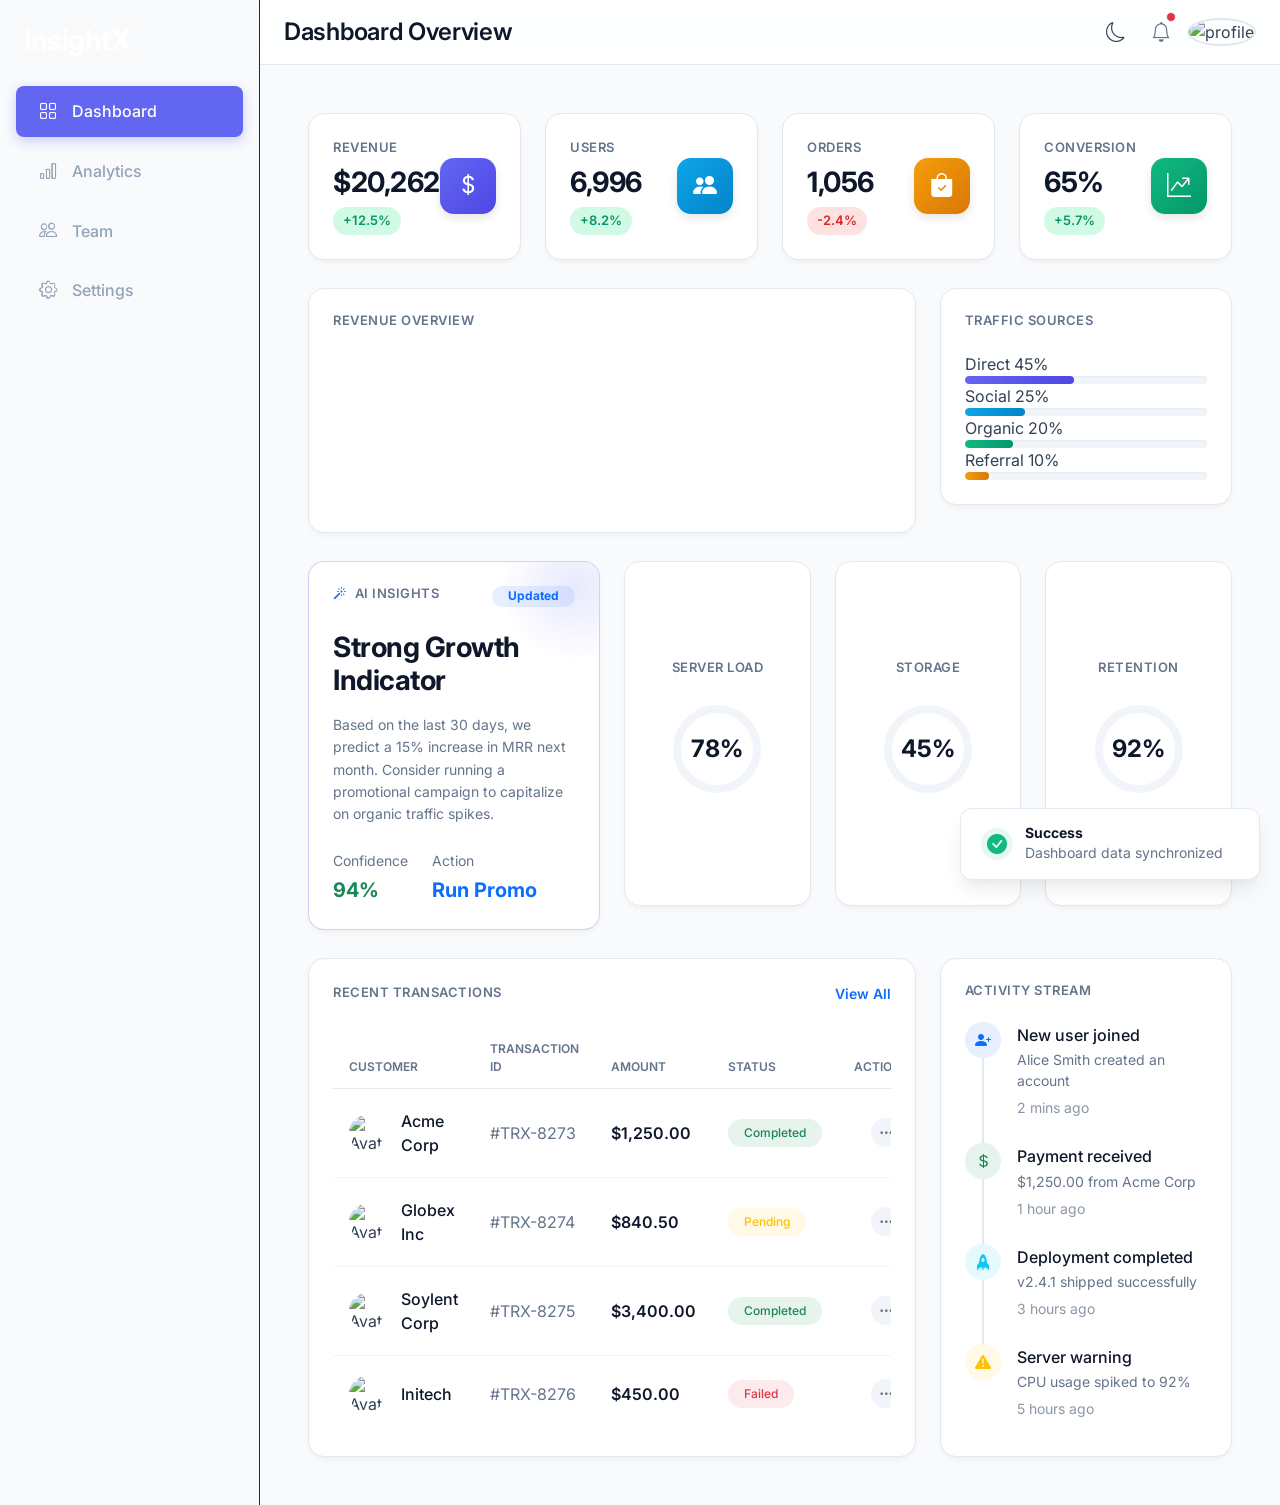
==== commit f9879878: "initial commit of the day" ====
--- a/index.html
+++ b/index.html
@@ -105,7 +105,7 @@
 
         <!-- Card 1 -->
         <div class="col-md-6 col-xl-3">
-            <div class="stats-card revenue-card">
+            <div class="stats-card revenue-card loading">
 
                 <div class="d-flex justify-content-between align-items-center">
 
@@ -128,7 +128,7 @@
 
         <!-- Card 2 -->
         <div class="col-md-6 col-xl-3">
-            <div class="stats-card users-card">
+            <div class="stats-card users-card loading">
 
                 <div class="d-flex justify-content-between align-items-center">
 
@@ -151,7 +151,7 @@
 
         <!-- Card 3 -->
         <div class="col-md-6 col-xl-3">
-            <div class="stats-card orders-card">
+            <div class="stats-card orders-card loading">
 
                 <div class="d-flex justify-content-between align-items-center">
 
@@ -174,7 +174,7 @@
 
         <!-- Card 4 -->
         <div class="col-md-6 col-xl-3">
-            <div class="stats-card conversion-card">
+            <div class="stats-card conversion-card loading">
 
                 <div class="d-flex justify-content-between align-items-center">
 
@@ -202,7 +202,7 @@
         
         <!-- Revenue Chart -->
         <div class="col-xl-8 col-lg-7">
-            <div class="stats-card dashboard-chart-card">
+            <div class="stats-card dashboard-chart-card loading">
                 <h5 class="card-title-text mb-4">Revenue Overview</h5>
                 <div class="chart-container w-100">
                     <canvas id="revenueChart"></canvas>
@@ -212,7 +212,7 @@
 
         <!-- Traffic Sources -->
         <div class="col-xl-4 col-lg-5">
-            <div class="stats-card traffic-card">
+            <div class="stats-card traffic-card loading">
                 <h5 class="card-title-text mb-4">Traffic Sources</h5>
                 
                 <div class="traffic-item">
@@ -574,6 +574,8 @@
     <script src="https://cdn.jsdelivr.net/npm/chart.js"></script>
 
     <!-- Custom JS -->
+    <script src="js/notifications.js"></script>
+    <script src="js/core.js"></script>
     <script src="js/script.js"></script>
 
 </body>
--- a/css/style.css
+++ b/css/style.css
@@ -1,392 +1,9 @@
-@import url('https://fonts.googleapis.com/css2?family=Inter:wght@400;500;600;700&display=swap');
+/* 
+ * InsightX Ultimate - Master CSS Architecture
+ * This file serves as the main entry point, importing modular stylesheets.
+ */
 
-:root {
-    --bg-color: #f1f5f9;
-    --text-color: #334155;
-    --text-main: #0f172a;
-    --text-muted: #64748b;
-    --card-bg: #ffffff;
-    --card-border: #e2e8f0;
-    --sidebar-bg: #0f172a;
-    --sidebar-border: #1e293b;
-    --sidebar-text: #e2e8f0;
-    --sidebar-text-muted: #94a3b8;
-    --sidebar-hover-bg: rgba(255, 255, 255, 0.05);
-    --navbar-bg: rgba(255, 255, 255, 0.85);
-    --navbar-border: #e2e8f0;
-    --shadow-sm: 0 4px 6px -1px rgba(0,0,0,0.03), 0 2px 4px -1px rgba(0,0,0,0.02);
-    --shadow-md: 0 12px 20px -3px rgba(0,0,0,0.08), 0 4px 6px -2px rgba(0,0,0,0.04);
-    --progress-bg: #f1f5f9;
-    --table-border: #f1f5f9;
-    --table-hover: #f8fafc;
-    --timeline-line: #e2e8f0;
-    --glass-highlight: rgba(255, 255, 255, 0.5);
-    --btn-action-bg: #f1f5f9;
-    --btn-action-hover: #e2e8f0;
-    --chart-grid: #e2e8f0;
-    --theme-icon: #334155;
-}
-
-[data-theme="dark"] {
-    --bg-color: #0b0f19;
-    --text-color: #94a3b8;
-    --text-main: #f8fafc;
-    --text-muted: #64748b;
-    --card-bg: #111827;
-    --card-border: #1f2937;
-    --sidebar-bg: #0b0f19;
-    --sidebar-border: #1f2937;
-    --sidebar-text: #f8fafc;
-    --sidebar-text-muted: #94a3b8;
-    --sidebar-hover-bg: rgba(255, 255, 255, 0.05);
-    --navbar-bg: rgba(17, 24, 39, 0.85);
-    --navbar-border: #1f2937;
-    --shadow-sm: 0 4px 6px -1px rgba(0,0,0,0.3), 0 2px 4px -1px rgba(0,0,0,0.2);
-    --shadow-md: 0 12px 20px -3px rgba(0,0,0,0.4), 0 4px 6px -2px rgba(0,0,0,0.25);
-    --progress-bg: #1f2937;
-    --table-border: #1f2937;
-    --table-hover: #1e293b;
-    --timeline-line: #1f2937;
-    --glass-highlight: rgba(255, 255, 255, 0.02);
-    --btn-action-bg: #1f2937;
-    --btn-action-hover: #374151;
-    --chart-grid: #1f2937;
-    --theme-icon: #f8fafc;
-}
-
-body {
-    background-color: var(--bg-color);
-    font-family: 'Inter', sans-serif;
-    color: var(--text-color);
-    overflow-x: hidden;
-    transition: background-color 0.3s ease, color 0.3s ease;
-}
-
-.text-main {
-    color: var(--text-main) !important;
-}
-
-.text-muted {
-    color: var(--text-muted) !important;
-}
-
-.theme-icon {
-    color: var(--theme-icon);
-    transition: color 0.3s ease;
-}
-
-/* Sidebar Layout & Aesthetics */
-.sidebar-wrapper {
-    background-color: var(--sidebar-bg);
-    width: 260px;
-    min-height: 100vh;
-    color: var(--sidebar-text);
-    transition: all 0.3s ease;
-    flex-shrink: 0;
-    border-right: 1px solid var(--sidebar-border);
-}
-
-.logo-section h3 {
-    font-weight: 700;
-    letter-spacing: -0.5px;
-    color: #ffffff;
-    margin: 0;
-}
-
-.nav-link {
-    color: var(--sidebar-text-muted);
-    padding: 12px 20px;
-    transition: all 0.2s ease-in-out;
-    display: flex;
-    align-items: center;
-    gap: 12px;
-    font-weight: 500;
-    border-radius: 8px;
-    margin: 4px 16px;
-}
-
-.nav-link i {
-    font-size: 1.15rem;
-    width: 24px;
-    text-align: center;
-}
-
-.nav-link:hover {
-    background-color: var(--sidebar-hover-bg);
-    color: #ffffff;
-    transform: translateX(4px);
-}
-
-.nav-link.active {
-    background-color: #3b82f6;
-    color: white;
-    box-shadow: 0 4px 12px rgba(59, 130, 246, 0.3);
-}
-
-/* Main Content */
-.main-content {
-    flex-grow: 1;
-    min-width: 0;
-    display: flex;
-    flex-direction: column;
-}
-
-.top-navbar {
-    background-color: var(--navbar-bg);
-    backdrop-filter: blur(16px);
-    -webkit-backdrop-filter: blur(16px);
-    border-bottom: 1px solid var(--navbar-border);
-    position: sticky;
-    top: 0;
-    z-index: 1030;
-    transition: background-color 0.3s ease, border-color 0.3s ease;
-}
-
-.top-navbar h4 {
-    font-weight: 600;
-    color: var(--text-main);
-    margin: 0;
-}
-
-.notification-icon {
-    font-size: 20px;
-    color: var(--text-muted);
-    cursor: pointer;
-    transition: color 0.2s;
-}
-
-.notification-icon:hover {
-    color: var(--text-main);
-}
-
-.profile-section img {
-    border: 2px solid var(--card-border);
-    cursor: pointer;
-    transition: transform 0.2s;
-}
-
-.profile-section img:hover {
-    transform: scale(1.05);
-}
-
-/* Statistics Cards (Glassmorphism & Shadows) */
-.stats-card {
-    background: var(--card-bg);
-    padding: 24px;
-    border-radius: 16px;
-    border: 1px solid var(--card-border);
-    box-shadow: var(--shadow-sm);
-    transition: all 0.3s cubic-bezier(0.4, 0, 0.2, 1);
-    cursor: pointer;
-    height: 100%;
-}
-
-.stats-card:hover {
-    transform: translateY(-4px);
-    box-shadow: var(--shadow-md);
-    border-color: var(--text-muted);
-}
-
-.card-title-text {
-    color: var(--text-muted);
-    font-size: 13px;
-    font-weight: 600;
-    margin-bottom: 8px;
-    text-transform: uppercase;
-    letter-spacing: 0.5px;
-}
-
-.stats-card h3 {
-    font-weight: 700;
-    color: var(--text-main);
-    margin-bottom: 8px;
-    font-size: 28px;
-    letter-spacing: -0.5px;
-}
-
-.card-icon {
-    width: 56px;
-    height: 56px;
-    border-radius: 14px;
-    display: flex;
-    justify-content: center;
-    align-items: center;
-    font-size: 24px;
-    color: white;
-    box-shadow: 0 4px 10px rgba(0,0,0,0.1);
-}
-
-/* Different Card Colors with Premium Gradients */
-.revenue-card .card-icon { background: linear-gradient(135deg, #6366f1, #4f46e5); }
-.users-card .card-icon { background: linear-gradient(135deg, #0ea5e9, #0284c7); }
-.orders-card .card-icon { background: linear-gradient(135deg, #f59e0b, #d97706); }
-.conversion-card .card-icon { background: linear-gradient(135deg, #10b981, #059669); }
-
-.growth {
-    font-size: 13px;
-    font-weight: 600;
-    display: inline-flex;
-    align-items: center;
-    gap: 4px;
-    padding: 4px 10px;
-    border-radius: 20px;
-}
-
-.positive { color: #059669; background: #d1fae5; }
-.negative { color: #dc2626; background: #fee2e2; }
-
-[data-theme="dark"] .positive { color: #34d399; background: rgba(5, 150, 105, 0.2); }
-[data-theme="dark"] .negative { color: #f87171; background: rgba(220, 38, 38, 0.2); }
-
-/* Customizing Bootstrap Offcanvas for Sidebar */
-.offcanvas-lg {
-    background-color: var(--sidebar-bg);
-}
-
-/* Dashboard Chart Card */
-.dashboard-chart-card {
-    display: flex;
-    flex-direction: column;
-}
-
-.chart-container {
-    flex-grow: 1;
-    min-height: 320px;
-    position: relative;
-}
-
-/* Traffic Sources */
-.traffic-card {
-    display: flex;
-    flex-direction: column;
-}
-
-.traffic-item { margin-bottom: 24px; }
-.traffic-item:last-child { margin-bottom: 0; }
-
-.traffic-header {
-    display: flex;
-    justify-content: space-between;
-    align-items: center;
-    margin-bottom: 10px;
-    font-size: 14px;
-    font-weight: 600;
-    color: var(--text-main);
-}
-
-.traffic-header span:last-child {
-    color: var(--text-muted);
-    font-weight: 500;
-}
-
-.progress-bar-container {
-    height: 8px;
-    background-color: var(--progress-bg);
-    border-radius: 10px;
-    overflow: hidden;
-    box-shadow: inset 0 1px 2px rgba(0,0,0,0.05);
-}
-
-.progress-bar-fill {
-    height: 100%;
-    border-radius: 10px;
-    transition: width 1.2s ease-in-out;
-}
-
-.bg-direct { background: linear-gradient(90deg, #6366f1, #4f46e5); }
-.bg-social { background: linear-gradient(90deg, #0ea5e9, #0284c7); }
-.bg-organic { background: linear-gradient(90deg, #10b981, #059669); }
-.bg-referral { background: linear-gradient(90deg, #f59e0b, #d97706); }
-
-/* AI Insights Widget */
-.ai-card {
-    border-color: rgba(99, 102, 241, 0.3);
-}
-.ai-glow-bg {
-    position: absolute;
-    top: -50px;
-    right: -50px;
-    width: 150px;
-    height: 150px;
-    background: radial-gradient(circle, rgba(99, 102, 241, 0.15) 0%, rgba(255,255,255,0) 70%);
-    border-radius: 50%;
-    z-index: 0;
-    pointer-events: none;
-}
-.line-height-base {
-    line-height: 1.6;
-}
-
-/* Circular Analytics */
-.circle-progress {
-    width: 100px;
-    height: 100px;
-}
-.circle-progress svg {
-    width: 100%;
-    height: 100%;
-    transform: rotate(-90deg);
-}
-.circle-bg {
-    fill: none;
-    stroke: var(--progress-bg);
-    stroke-width: 8;
-}
-.circle-fill {
-    fill: none;
-    stroke: var(--circle-color);
-    stroke-width: 8;
-    stroke-linecap: round;
-    stroke-dasharray: 251.2;
-    stroke-dashoffset: calc(251.2 - (251.2 * var(--val)) / 100);
-    transition: stroke-dashoffset 1.5s ease-in-out;
-}
-
-/* Recent Transactions Table */
-.custom-table th {
-    font-size: 12px;
-    text-transform: uppercase;
-    font-weight: 600;
-    color: var(--text-muted);
-    border-bottom: 1px solid var(--card-border);
-    padding: 12px 16px;
-    background: transparent;
-}
-.custom-table td {
-    padding: 12px 16px;
-    border-bottom: 1px solid var(--table-border);
-    background: transparent;
-    color: var(--text-color);
-}
-.custom-table tr:last-child td {
-    border-bottom: none;
-}
-.custom-table tbody tr {
-    transition: background-color 0.2s;
-}
-.custom-table tbody tr:hover {
-    background-color: var(--table-hover);
-}
-.btn-action {
-    background-color: var(--btn-action-bg);
-    color: var(--text-muted);
-    border: none;
-}
-.btn-action:hover {
-    background-color: var(--btn-action-hover);
-    color: var(--text-main);
-}
-
-/* Activity Timeline */
-.timeline-line {
-    position: absolute;
-    left: 17px;
-    top: 36px;
-    bottom: 0;
-    width: 2px;
-    background-color: var(--timeline-line);
-    z-index: 0;
-}
-.timeline-item:last-child .timeline-line {
-    display: none;
-}+@import 'variables.css';
+@import 'layout.css';
+@import 'components.css';
+@import 'animations.css';
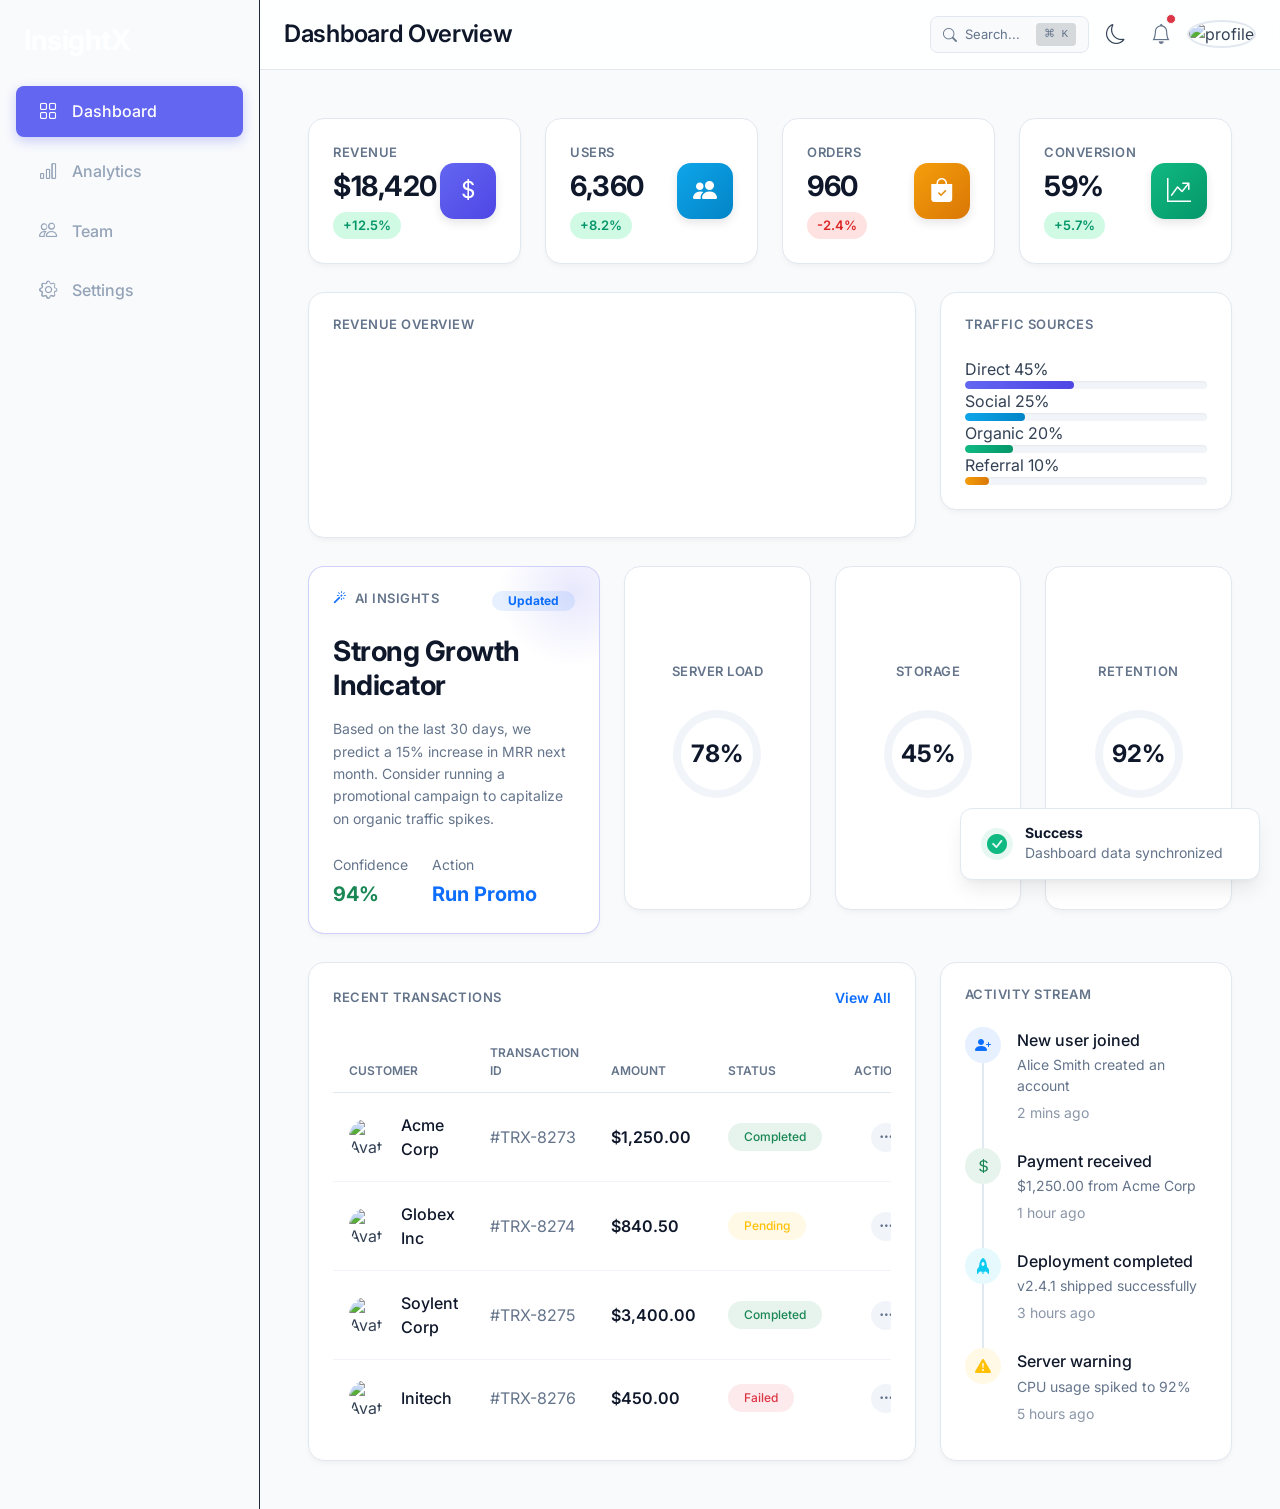
==== commit abbf7f14: "initial commit of the day" ====
--- a/index.html
+++ b/index.html
@@ -80,6 +80,15 @@
                 </div>
 
                 <div class="profile-section d-flex align-items-center gap-3">
+                    <!-- Global Search -->
+                    <button class="btn btn-link text-muted p-0 d-none d-md-flex align-items-center gap-2" data-bs-toggle="modal" data-bs-target="#searchModal" style="text-decoration: none; border: 1px solid var(--card-border); padding: 6px 12px !important; border-radius: 8px; background: var(--bg-color);">
+                        <i class="bi bi-search" style="font-size: 14px;"></i>
+                        <span style="font-size: 13px;">Search...</span>
+                        <kbd class="bg-secondary bg-opacity-25 border-0 text-muted px-2 ms-2" style="font-size: 11px;">⌘ K</kbd>
+                    </button>
+                    <button class="btn btn-link text-muted p-0 d-md-none" data-bs-toggle="modal" data-bs-target="#searchModal">
+                        <i class="bi bi-search fs-5"></i>
+                    </button>
 
                     <button id="themeToggle" class="btn btn-link text-decoration-none p-0 me-2" aria-label="Toggle Theme">
                         <i class="bi bi-moon fs-5 theme-icon"></i>
@@ -567,6 +576,42 @@
     </div>
 </div>
 
+<!-- Search Modal -->
+<div class="modal fade" id="searchModal" tabindex="-1" aria-hidden="true">
+  <div class="modal-dialog modal-dialog-scrollable modal-lg" style="margin-top: 80px;">
+    <div class="modal-content stats-card border-0" style="background: var(--card-bg);">
+      <div class="modal-header border-bottom p-3" style="border-color: var(--card-border) !important;">
+        <i class="bi bi-search text-muted fs-5 me-3"></i>
+        <input type="text" class="form-control border-0 shadow-none bg-transparent text-main fs-5 p-0" placeholder="Type a command or search..." autofocus>
+        <button class="btn btn-sm btn-outline-secondary ms-3" data-bs-dismiss="modal">Esc</button>
+      </div>
+      <div class="modal-body p-0 pb-3">
+        <div class="list-group list-group-flush mt-2">
+            <h6 class="dropdown-header text-muted text-uppercase mb-1" style="font-size: 11px; letter-spacing: 0.5px;">Quick Actions</h6>
+            <a href="team.html" class="list-group-item list-group-item-action border-0 d-flex align-items-center gap-3 px-4 py-2" style="background: transparent;">
+                <i class="bi bi-person-plus text-muted"></i>
+                <span class="text-main fw-medium">Invite new member</span>
+            </a>
+            <a href="settings.html" class="list-group-item list-group-item-action border-0 d-flex align-items-center gap-3 px-4 py-2" style="background: transparent;">
+                <i class="bi bi-key text-muted"></i>
+                <span class="text-main fw-medium">Generate API Key</span>
+            </a>
+            
+            <h6 class="dropdown-header text-muted text-uppercase mt-3 mb-1" style="font-size: 11px; letter-spacing: 0.5px;">Recent Searches</h6>
+            <a href="analytics.html" class="list-group-item list-group-item-action border-0 d-flex align-items-center gap-3 px-4 py-2" style="background: transparent;">
+                <i class="bi bi-bar-chart text-muted"></i>
+                <span class="text-main fw-medium">Q3 Revenue Report</span>
+            </a>
+            <a href="#" class="list-group-item list-group-item-action border-0 d-flex align-items-center gap-3 px-4 py-2" style="background: transparent;">
+                <i class="bi bi-clock-history text-muted"></i>
+                <span class="text-main fw-medium">Server performance logs</span>
+            </a>
+        </div>
+      </div>
+    </div>
+  </div>
+</div>
+
     <!-- Bootstrap JS -->
     <script src="https://cdn.jsdelivr.net/npm/bootstrap@5.3.7/dist/js/bootstrap.bundle.min.js"></script>
 
